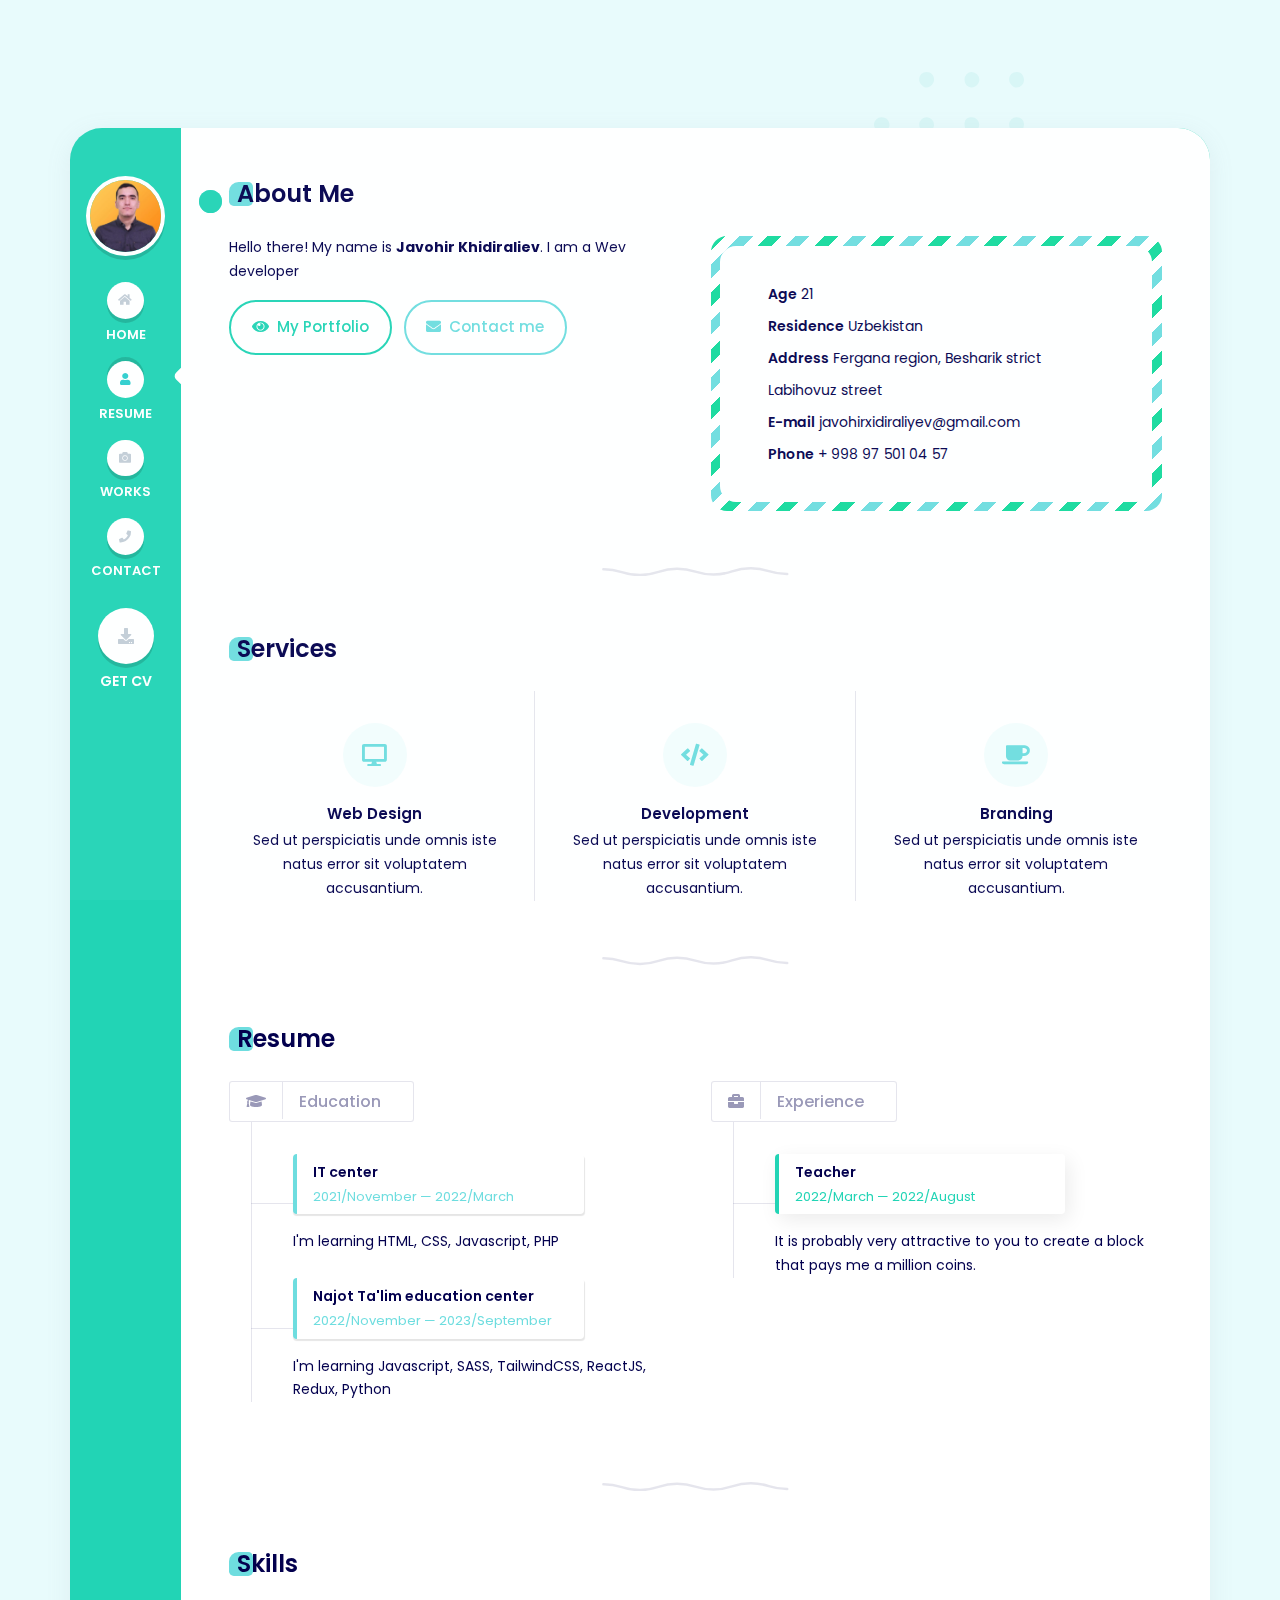
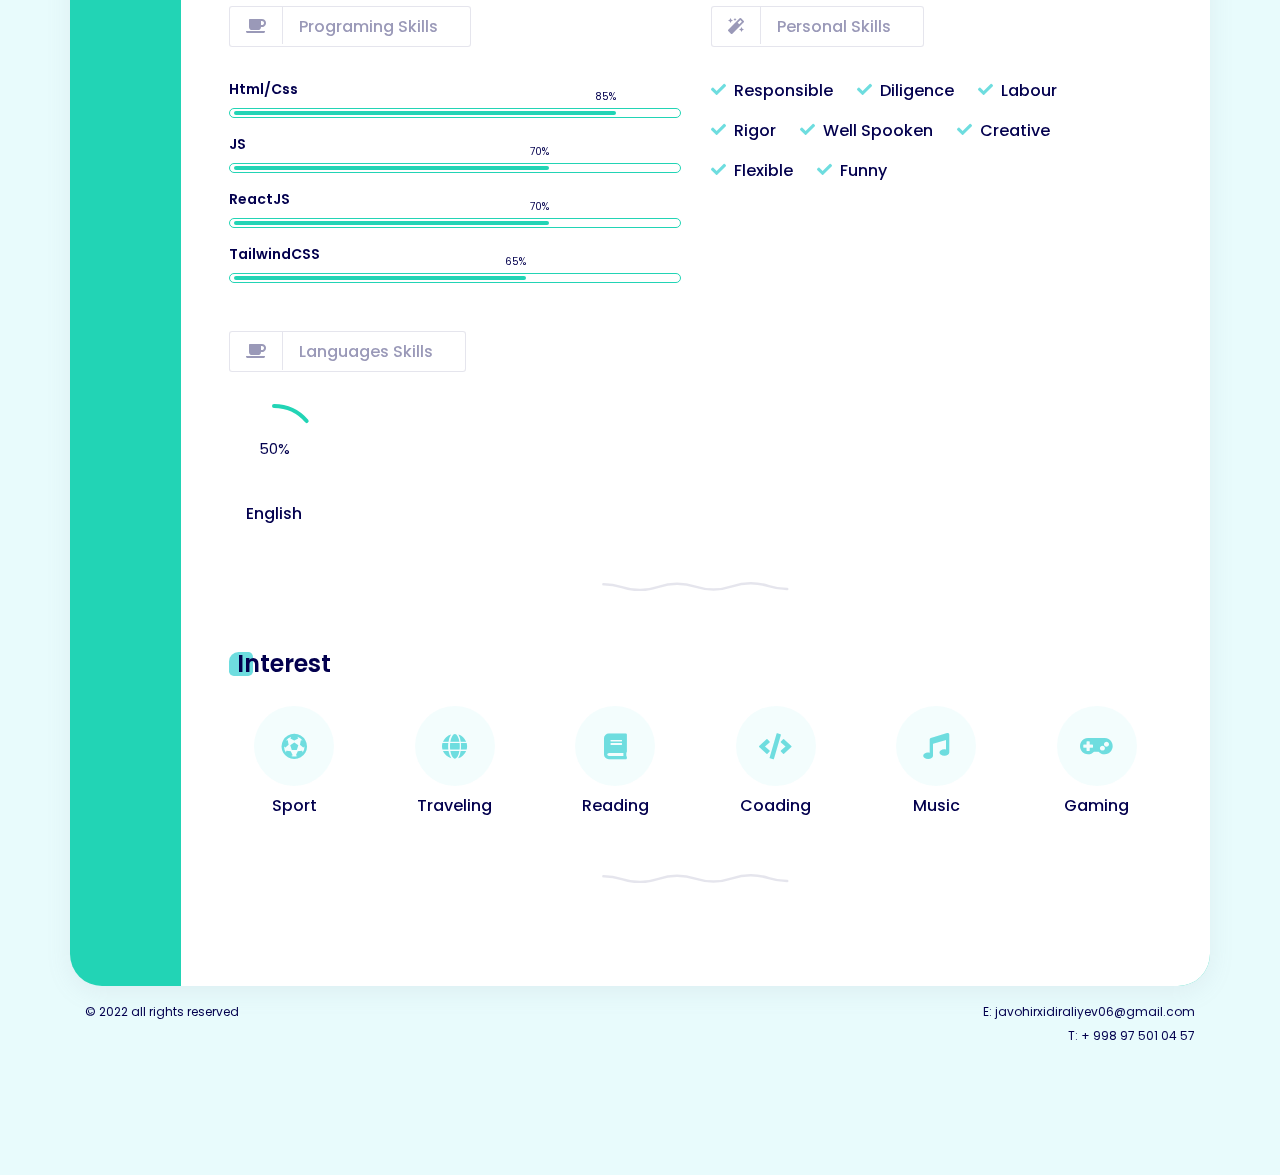
==== about.html @ e3185932 "first-commit" ====
<!DOCTYPE html>
<html lang="en">
   

<head>
      <!-- Metas -->
      <meta charset="utf-8">
      <title>Portfolio</title>
      <meta name="description" content="">
      <meta name="format-detection" content="telephone=no">
      <meta name="viewport" content="width=device-width, initial-scale=1.0">
      <!-- Css -->
      <link href="css/bootstrap.css" rel="stylesheet" type="text/css" media="all" />
      <link href="css/main.css" rel="stylesheet" type="text/css" media="all" />
      <link href="css/venobox.css" rel="stylesheet" type="text/css" media="all" />
      <link href="css/animate.css" rel="stylesheet" type="text/css" media="all"/>
      <link href="css/fonts.css" rel="stylesheet" type="text/css" media="all" />
      <link href="css/owl-carousel/owl.carousel.css" rel="stylesheet"  media="all"/>
      <link href="css/owl-carousel/owl.theme.css" rel="stylesheet"  media="all" />
      <link href="css/owl-carousel/owl.transitions.css" rel="stylesheet"  media="all" />
      <link href="http://fonts.googleapis.com/css?family=Poppins:300,400,500,600,700" rel="stylesheet">
      <link href="https://fonts.googleapis.com/css2?family=Indie+Flower&amp;display=swap" rel="stylesheet">
   </head>
   <body>
<div class="custom-cursor-holder">
      <div class="circle-cursor   circle-cursor-top">
    <span class="circle-cursor-inner"></span>
</div>
<div class="circle-cursor circle-cursor-bottom"></div>
</div>
      <div class="loader">
         <div class="loader-inner">
            <div class="bounce">
               <div class="bounce-circle"></div>
            </div>
         </div>
      </div>
<div class="parallax" data-relative-input="true">
         <svg class="p7 circle-left-md layer"  data-name="circle-left" data-depth="-0.3" xmlns="http://www.w3.org/2000/svg" xmlns:xlink="http://www.w3.org/1999/xlink" viewBox="0 0 4221.94 4221.94">
            <defs>
               <linearGradient id="circle-left-md" x1="-97.67" y1="1854.34" x2="4123.1" y2="1854.34" gradientTransform="translate(2147.13 -625.51) rotate(48.1)" gradientUnits="userSpaceOnUse">
                  <stop offset="0" stop-color="#e8fbfc" stop-opacity="0"/>
                  <stop offset="0.26" stop-color="#e8fbfc" stop-opacity="0.01"/>
                  <stop offset="0.35" stop-color="#e7fbfc" stop-opacity="0.04"/>
                  <stop offset="0.41" stop-color="#e5fafb" stop-opacity="0.08"/>
                  <stop offset="0.47" stop-color="#e3f9fa" stop-opacity="0.15"/>
                  <stop offset="0.51" stop-color="#e0f9f9" stop-opacity="0.24"/>
                  <stop offset="0.55" stop-color="#ddf7f8" stop-opacity="0.35"/>
                  <stop offset="0.59" stop-color="#d9f6f6" stop-opacity="0.48"/>
                  <stop offset="0.59" stop-color="#d8f6f6" stop-opacity="0.5"/>
                  <stop offset="0.68" stop-color="#d8f6f6" stop-opacity="0.51"/>
                  <stop offset="0.72" stop-color="#d8f6f6" stop-opacity="0.54"/>
                  <stop offset="0.74" stop-color="#d8f6f6" stop-opacity="0.58"/>
                  <stop offset="0.76" stop-color="#d8f6f6" stop-opacity="0.65"/>
                  <stop offset="0.77" stop-color="#d8f6f6" stop-opacity="0.74"/>
                  <stop offset="0.79" stop-color="#d8f6f6" stop-opacity="0.85"/>
                  <stop offset="0.8" stop-color="#d8f6f6" stop-opacity="0.98"/>
                  <stop offset="0.8" stop-color="#d8f6f6"/>
               </linearGradient>
               <linearGradient id="circle-left-md-grd" y1="2110.97" x2="4221.94" y2="2110.97" gradientUnits="userSpaceOnUse">
                  <stop offset="0.58" stop-color="#e8fbfc"/>
                  <stop offset="0.85" stop-color="#e6fafb"/>
                  <stop offset="0.95" stop-color="#dff8f9"/>
                  <stop offset="1" stop-color="#d8f6f6"/>
               </linearGradient>
            </defs>
            <circle class="circle-left-md" cx="2110.97" cy="2110.97" r="2110.38"/>
         </svg>
         <svg class="p11 circle-left-sm layer"  data-name="circle-left" data-depth="0.3" xmlns="http://www.w3.org/2000/svg" xmlns:xlink="http://www.w3.org/1999/xlink" viewBox="0 0 4221.94 4221.94">
            <defs>
               <linearGradient id="circle-left-sm" x1="-97.67" y1="1854.34" x2="4123.1" y2="1854.34" gradientTransform="translate(2147.13 -625.51) rotate(48.1)" gradientUnits="userSpaceOnUse">
                  <stop offset="0" stop-color="#e8fbfc" stop-opacity="0"/>
                  <stop offset="0.26" stop-color="#e8fbfc" stop-opacity="0.01"/>
                  <stop offset="0.35" stop-color="#e7fbfc" stop-opacity="0.04"/>
                  <stop offset="0.41" stop-color="#e5fafb" stop-opacity="0.08"/>
                  <stop offset="0.47" stop-color="#e3f9fa" stop-opacity="0.15"/>
                  <stop offset="0.51" stop-color="#e0f9f9" stop-opacity="0.24"/>
                  <stop offset="0.55" stop-color="#ddf7f8" stop-opacity="0.35"/>
                  <stop offset="0.59" stop-color="#d9f6f6" stop-opacity="0.48"/>
                  <stop offset="0.59" stop-color="#d8f6f6" stop-opacity="0.5"/>
                  <stop offset="0.68" stop-color="#d8f6f6" stop-opacity="0.51"/>
                  <stop offset="0.72" stop-color="#d8f6f6" stop-opacity="0.54"/>
                  <stop offset="0.74" stop-color="#d8f6f6" stop-opacity="0.58"/>
                  <stop offset="0.76" stop-color="#d8f6f6" stop-opacity="0.65"/>
                  <stop offset="0.77" stop-color="#d8f6f6" stop-opacity="0.74"/>
                  <stop offset="0.79" stop-color="#d8f6f6" stop-opacity="0.85"/>
                  <stop offset="0.8" stop-color="#d8f6f6" stop-opacity="0.98"/>
                  <stop offset="0.8" stop-color="#d8f6f6"/>
               </linearGradient>
               <linearGradient id="circle-left-sm-grd" y1="2110.97" x2="4221.94" y2="2110.97" gradientUnits="userSpaceOnUse">
                  <stop offset="0.58" stop-color="#e8fbfc"/>
                  <stop offset="0.85" stop-color="#e6fafb"/>
                  <stop offset="0.95" stop-color="#dff8f9"/>
                  <stop offset="1" stop-color="#d8f6f6"/>
               </linearGradient>
            </defs>
            <circle class="circle-left-sm" cx="2110.97" cy="2110.97" r="2110.38"/>
         </svg>
         <svg class="p9 dott-arrow layer" data-name="dott-arrow" data-depth="0.3" xmlns="http://www.w3.org/2000/svg" viewBox="0 0 273.54 478.48">
            <path class="dott-arrow" d="M273.54,9.21a8.41,8.41,0,0,1-8.46,8.49c-4.15,0-8.49-4.73-8.48-9.26,0-4.95,3.68-8.44,8.89-8.43C270.19,0,273.64,4,273.54,9.21Z"/>
            <path class="dott-arrow" d="M171.07,316.18c.05,5.2-3.37,8.9-8.32,9s-8.58-3.57-8.62-8.71c0-4.72,4.42-9.18,9-9C167.07,307.59,171,312,171.07,316.18Z"/>
            <path class="dott-arrow" d="M8.77,273.54c-5,0-8.76-3.52-8.77-8.05,0-5.19,3.49-8.87,8.44-8.89,4.52,0,9.26,4.33,9.25,8.48C17.69,270,13.91,273.58,8.77,273.54Z"/>
            <path class="dott-arrow" d="M171.07,111.45c0,4.59-4.32,8.94-8.67,8.79s-8.26-4.41-8.27-8.85a8.82,8.82,0,0,1,8.57-8.91C167.63,102.54,171.09,106.25,171.07,111.45Z"/>
            <path class="dott-arrow" d="M162.66,0c5,0,8.4,3.63,8.41,8.85,0,4.14-4.28,8.7-8.31,8.83s-8.66-4.61-8.63-8.95C154.17,3.54,157.66,0,162.66,0Z"/>
            <path class="dott-arrow" d="M102.51,368.07c-.07-4.33,4.45-9,8.79-9s8.8,4.07,8.94,8.27-4.53,9.2-9,9.4C107.42,376.9,102.58,372.08,102.51,368.07Z"/>
            <path class="dott-arrow" d="M273.54,316.87a8.47,8.47,0,0,1-16.94,0c-.05-4.62,4.5-9.4,8.92-9.38S273.57,311.77,273.54,316.87Z"/>
            <path class="dott-arrow" d="M8.35,325.19c-4.14-.1-8.34-4.55-8.35-8.86s4.78-9,9-8.87c3.95.08,8.71,5.16,8.7,9.28S12.81,325.29,8.35,325.19Z"/>
            <path class="dott-arrow" d="M273.54,111.28c0,5.07-3.58,8.91-8.4,9-3.93,0-8.45-4.57-8.54-8.72a8.78,8.78,0,0,1,8.89-9C270,102.52,273.51,106.32,273.54,111.28Z"/>
            <path class="dott-arrow" d="M51.66,111.22c0-4.79,3.8-8.79,8.19-8.7a8.76,8.76,0,0,1,8.75,8.71c.06,4.56-4.28,9.11-8.6,9C55.16,120.14,51.61,116.31,51.66,111.22Z"/>
            <path class="dott-arrow" d="M111.3,51.66c5,0,8.89,3.59,8.94,8.4.05,4.4-4.34,8.59-9,8.54-4.47,0-8.59-4-8.7-8.34A8.4,8.4,0,0,1,111.3,51.66Z"/>
            <path class="dott-arrow" d="M8.88,171.07c-5.14,0-8.85-3.51-8.87-8.41a8.51,8.51,0,0,1,8.84-8.53c4.12,0,8.67,4.26,8.82,8.28S13.2,171.07,8.88,171.07Z"/>
            <path class="dott-arrow" d="M51.66,316.56c.07-4.9,3.92-9,8.44-9.05,4.37,0,8.65,4.55,8.5,9.1-.17,5.13-3.88,8.77-8.75,8.57A8.27,8.27,0,0,1,51.66,316.56Z"/>
            <path class="dott-arrow" d="M171.07,214.09a8.35,8.35,0,0,1-8.36,8.53,8.73,8.73,0,0,1-8.58-8.81c0-4.81,4-8.9,8.64-8.75C167.78,205.23,171.14,208.89,171.07,214.09Z"/>
            <path class="dott-arrow" d="M111.29,273.54a8.39,8.39,0,0,1-8.71-8.59c.11-4.56,4.22-8.33,9.12-8.35,3.93,0,8.6,4.66,8.54,8.56C120.18,270,116.34,273.56,111.29,273.54Z"/>
            <path class="dott-arrow" d="M120.21,111.34c0,3.9-5.25,9-9,8.88-4-.16-8.57-4.78-8.65-8.73-.09-4.27,4.45-8.91,8.77-9S120.23,107.08,120.21,111.34Z"/>
            <path class="dott-arrow" d="M120.21,316.2c.13,4.23-4.46,8.91-8.78,9s-8.9-4.54-8.92-8.83c0-4,4.43-8.59,8.52-8.87C114.8,307.19,120.09,312.23,120.21,316.2Z"/>
            <path class="dott-arrow" d="M171.07,367.72c.05,4.31-4.48,9.14-8.49,9s-8.43-4.77-8.45-8.74c0-5.16,3.39-8.83,8.32-8.94S171,362.63,171.07,367.72Z"/>
            <path class="dott-arrow" d="M273.54,368.1c-.05,4.32-4.22,8.63-8.36,8.66s-8.56-4.75-8.58-9.16a8.33,8.33,0,0,1,8.72-8.51C270.28,359.27,273.6,362.91,273.54,368.1Z"/>
            <path class="dott-arrow" d="M120.24,419.2c0,4-4.69,8.46-8.85,8.47-4.48,0-8.83-4.31-8.87-8.84s3.79-8.08,8.76-8.1S120.24,414.38,120.24,419.2Z"/>
            <path class="dott-arrow" d="M213.51,171.07c-5.36-.1-7.83-3-7.72-9,.1-5.3,3-8.07,8.35-8a8.9,8.9,0,0,1,8.57,8.38C222.79,167.42,218.76,171.17,213.51,171.07Z"/>
            <path class="dott-arrow" d="M162.51,478.48c-5.51,0-8.34-2.7-8.38-7.93,0-4.8,3.83-8.94,8.39-9a8.56,8.56,0,0,1,8.55,8.78C171.1,475.87,168.34,478.5,162.51,478.48Z"/>
            <path class="dott-arrow" d="M205.79,367.79c0-4.83,3.48-8.68,8-8.72a9.12,9.12,0,0,1,8.91,8.71c.1,3.91-5.08,9.13-9,9C209.26,376.71,205.83,372.8,205.79,367.79Z"/>
            <path class="dott-arrow" d="M265,410.73c5,0,8.54,3.27,8.57,8,0,5.24-3.35,8.89-8.3,9a8.47,8.47,0,1,1-.27-16.94Z"/>
            <path class="dott-arrow" d="M273.54,265.1c0,5-3.32,8.45-8.11,8.44-5.21,0-8.82-3.44-8.83-8.43a8.47,8.47,0,1,1,16.94,0Z"/>
            <path class="dott-arrow" d="M205.79,8.61A8.29,8.29,0,0,1,213.9,0a9.15,9.15,0,0,1,8.78,8.84c0,4.27-4.13,8.51-8.54,8.69C209.32,17.73,205.81,14,205.79,8.61Z"/>
            <path class="dott-arrow" d="M265,478.48a8.17,8.17,0,0,1-8.37-8.74,8.51,8.51,0,0,1,8.3-8.18c5-.13,8.74,3.88,8.64,9.19S270.66,478.51,265,478.48Z"/>
            <path class="dott-arrow" d="M60.08,273.54a8.47,8.47,0,1,1,.1-16.94,8.47,8.47,0,1,1-.1,16.94Z"/>
            <path class="dott-arrow" d="M106,169.29c-3.43-3-4.17-6.6-2.21-10.65,1.65-3.44,4.57-4.75,8.32-4.51,4.09.26,6.36,2.73,7.66,6.28,2,5.47-3,10.65-10.21,10.65C108.44,170.38,107,170.25,106,169.29Z"/>
            <path class="dott-arrow" d="M8.52,205.79c5.23,0,9.27,3.57,9.22,8.15,0,3.94-4.65,8.59-8.69,8.75-4.26.16-9-4.4-9-8.73A8.29,8.29,0,0,1,8.52,205.79Z"/>
            <path class="dott-arrow" d="M273.54,60.11a8.28,8.28,0,0,1-8.17,8.49c-5.19-.06-8.79-3.56-8.77-8.52A8.18,8.18,0,0,1,265,51.66C270.25,51.62,273.54,54.85,273.54,60.11Z"/>
            <path class="dott-arrow" d="M273.54,162.56a8.47,8.47,0,1,1-8.67-8.42A8.2,8.2,0,0,1,273.54,162.56Z"/>
            <path class="dott-arrow" d="M111.36,222.68c-4.33,0-8.94-4.67-8.84-9s4.34-8.46,8.7-8.51c4-.06,8.82,4.44,9,8.42S115.55,222.68,111.36,222.68Z"/>
            <path class="dott-arrow" d="M51.66,367.69a8.28,8.28,0,0,1,8.26-8.6c4.9-.15,8.57,3.53,8.68,8.69.08,4.07-4.35,8.82-8.38,9C56,376.92,51.71,372.43,51.66,367.69Z"/>
            <path class="dott-arrow" d="M213.86,102.52c4.32,0,8.9,4.67,8.82,9s-4.59,8.84-8.51,8.78c-4.84-.08-8.42-3.92-8.38-9S209.34,102.5,213.86,102.52Z"/>
            <path class="dott-arrow" d="M162.74,410.73a8.4,8.4,0,0,1,8.33,8.8,8.47,8.47,0,1,1-8.33-8.8Z"/>
            <path class="dott-arrow" d="M154.13,59.87a8.47,8.47,0,1,1,8,8.73A8.21,8.21,0,0,1,154.13,59.87Z"/>
            <path class="dott-arrow" d="M205.79,316.58c0-5.14,3.76-9.3,8.23-9.12,4,.15,8.6,4.8,8.66,8.76s-4.4,9-8.33,8.95S204.78,321.8,205.79,316.58Z"/>
            <path class="dott-arrow" d="M205.79,265a8.18,8.18,0,0,1,8.66-8.44,8.58,8.58,0,0,1,8.26,8.66c-.15,4.86-4,8.36-9.08,8.28S205.77,270.62,205.79,265Z"/>
            <path class="dott-arrow" d="M162.58,273.54a8.47,8.47,0,1,1,8.49-8.64A8.35,8.35,0,0,1,162.58,273.54Z"/>
            <path class="dott-arrow" d="M60.3,205.79c5.38,0,8.36,3,8.3,8.16a8.6,8.6,0,0,1-8.72,8.65A8.3,8.3,0,0,1,51.66,214C51.63,208.42,54.45,205.75,60.3,205.79Z"/>
            <path class="dott-arrow" d="M205.79,419.15c0-5.63,2.55-8.36,7.86-8.42,5.06-.05,9.2,3.74,9,8.29s-4,8.6-8.34,8.65A8.19,8.19,0,0,1,205.79,419.15Z"/>
            <path class="dott-arrow" d="M273.54,214.09c-.07,4.75-3.93,8.75-8.29,8.59a8.85,8.85,0,0,1-8.65-8.78c.14-4.86,3.83-8.2,9-8.11C271,205.88,273.62,208.63,273.54,214.09Z"/>
            <path class="dott-arrow" d="M60.09,171.07a8.47,8.47,0,1,1,8.51-8.32A8.17,8.17,0,0,1,60.09,171.07Z"/>
            <path class="dott-arrow" d="M205.79,213.73c0-5,3.61-8.67,8.3-8.52,4.4.13,8.59,4.34,8.59,8.62s-4.67,8.95-9,8.85C209.14,222.58,205.76,218.76,205.79,213.73Z"/>
            <path class="dott-arrow" d="M162.4,154.13c4.9-.08,8.54,3.59,8.67,8.72a8.47,8.47,0,1,1-8.67-8.72Z"/>
            <path class="dott-arrow" d="M205.79,60c0-5.5,2.76-8.31,8.08-8.31a8.39,8.39,0,0,1,8.74,8.63,9,9,0,0,1-8.77,8.31A8.27,8.27,0,0,1,205.79,60Z"/>
            <path class="dott-arrow" d="M205.79,470.27c0-4.92,3.59-8.72,8.1-8.68,4.32,0,8.86,4.67,8.79,9-.08,4.54-3.87,7.94-8.84,7.94C208.48,478.48,205.74,475.69,205.79,470.27Z"/>
            <path class="dott-arrow" d="M106,169.29a4.85,4.85,0,0,1,3.56,1.77C108.05,171.16,106.7,170.9,106,169.29Z"/>
         </svg>
      </div>
      <div id="wrapper" class="wrapper home">
         <div class="container spacer-xlg">
            <div class="row bg-primary-2 radius-2 shadow-lg">
               <div class="col-lg-1 pl-lg-0 pr-lg-0  mb-lg-5">
                  <div class="sticky-lg-top">
                     <header class="pl-lg-3 pt-6 pb-lg-6 text-center">
                         <div class="position-relative d-inline-block">
                        <a  class="mb-menu position-absolute" href="#"></a>
                     <a class="d-inline-block" href="index.html">
                        <div class="profile-image">
                           <img class="rounded-circle img-sm shadow-h" src="assets/img/profile-circle.png" alt="Image">
                        </div>
                     </a>
                  </div>
                        <div class="mt-2 mb-4 mb-lg-4">
                              <!-- <h6 class="text-white font-alt mb-0 h5  font-weight-600"></h6> -->
                           </div>
                        <nav id="main-nav" class="main-nav position-relative">
                           <ul class="pl-0 mb-4 mb-lg-0">
                              <li>
                                 <a href="index.html">
                                 <span class=" btn-round btn-round-sm d-inline-block radius-2 shadow-h">
                                 <i class="fa fa-home btn-icon-inner"></i>
                                 </span>
                                 <span class="font-weight-600  text-uppercase  d-block text-white">Home</span>
                                 </a>
                              </li>
                              <li>
                                 <a class="active" href="about.html">
                                 <span class="  btn-round btn-round-sm d-inline-block radius-2 shadow-h">
                                 <i class="fa fa-user btn-icon-inner " ></i>
                                 </span>
                                 <span class="font-weight-600 text-uppercase  d-block text-white">Resume</span>
                                 </a>
                              </li>
                              <li>
                                 <a href="work.html">
                                 <span class="btn-round btn-round-sm d-inline-block radius-2 shadow-h">
                                 <i class="fa fa-camera btn-icon-inner" ></i>
                                 </span>
                                 <span class="font-weight-600  text-uppercase  d-block text-white">Works</span>
                                 </a>
                              </li>
                              
                              <li>
                                 <a href="contact.html">
                                 <span class=" btn-round btn-round-sm d-inline-block radius-2 shadow-h">
                                 <i class="fa fa-phone btn-icon-inner" ></i>
                                 </span>
                                 <span class="font-weight-600  text-uppercase  d-block text-white">Contact</span>
                                 </a>
                              </li>
                           </ul>
                        </nav>
                        <div class="text-center mt-4 d-none d-lg-block ">
                           <a href="#">
                           <span class=" btn-round btn-round-md d-inline-block radius-2 shadow-h">
                           <i class="fa fa-download btn-icon-inner"></i>
                           </span>
                           <span class="font-weight-600 font-size-14 text-uppercase  d-block text-white"> Get cv</span>
                           </a>
                        </div>
                     </header>
                  </div>
               </div>
               <div class="col-lg-11  pr-0 pl-lg-3 pl-0">
                  <section  class="min-h bg-white  radius-half padding-dy" >
                     <div class="row ">
                        <div class="col-lg-12">
                           <div class="main-title position-relative mb-4">
                              <h2 class="h4 ml-2 mb-0 font-weight-600 ">About Me</h2>
                           </div>
                        </div>
                        <div class="col-lg-6 mb-5 mb-lg-0">
                           <p class="mb-2">


                              Hello there! My name is <strong>Javohir Khidiraliev</strong>. I am a Wev developer 



                              
                           </p>
                           
                           <div class="mt-3">
                              <a href="work.html" class="btn mr-2    btn-primary">
                              <i class="fa fa-eye mr-2" ></i>My Portfolio
                              </a>
                              <a href="contact.html" class="btn  btn-secondary">
                              <i class="fa fa-envelope mr-2" ></i>Contact me
                              </a>
                           </div>
                        </div>
                        <div class="col-lg-6">
                           <div class="main-info ">
                              <ul class="list-inline mb-0">
                                 <li><span class=" font-weight-600 mr-1">Age</span>21</li>
                                 <li><span class=" font-weight-600 mr-1">Residence</span>Uzbekistan</li>
                                 <li><span class=" font-weight-600 mr-1">Address</span>Fergana region, Besharik strict Labihovuz street</li>
                                 <li><span class=" font-weight-600 mr-1">E-mail</span>javohirxidiraliyev@gmail.com</li>
                                 <li><span class="font-weight-600 mr-1">Phone</span>+ 998 97 501 04 57 </li>
                              </ul>
                           </div>
                        </div>
                     </div>
                     <div class="row">
                        <div class="col">
                           <div class=" mt-6 mb-6 text-center">
                              <svg class="w-50 w-sm-40 w-md-30 w-lg-20 " data-name="divider" xmlns="http://www.w3.org/2000/svg" viewBox="0 0 185.54 9.24">
                                 <path class="divider" d="M1.26,3.24C19.55,3.11,19.6,9.11,37.89,9S56.15,2.87,74.45,2.74,92.79,8.62,111.09,8.5s18.26-6.13,36.56-6.25S166,8.13,184.29,8" transform="translate(-0.01 -1)"/>
                              </svg>
                           </div>
                        </div>
                     </div>
                     <div class="row ">
                        <div class="col-lg-12">
                           <div class="main-title position-relative mb-4">
                              <h2 class="h4 ml-2 mb-0   font-weight-600">Services</h2>
                           </div>
                        </div>
                     </div>
                     <!--  -->
                     <div class="row">
                        <div class="col-md-4  border-right b-none pr-0 pl-0 pl-lg-3 d-flex">
                           <div class="service text-center px-4 pt-lg-5 pt-md-4">
                              <div class="nudge">
                                 <div class="ui-icon ui-icon-md rounded-circle  m-auto ">
                                    <div class="ui-icon-inner ">
                                       <i class="fa fa fa-desktop text-alt-2 font-size-22 btn-icon-inner "></i>
                                    </div>
                                 </div>
                                 <h6 class="font-weight-600 font-size-15 mb-1 mt-3">Web Design</h6>
                                 <p class="mb-0">Sed ut perspiciatis unde omnis iste natus error sit voluptatem accusantium.</p>
                              </div>
                           </div>
                        </div>
                        <div class="col-md-4  border-right b-none px-0 d-flex b-none">
                           <div class="service text-center px-4 pt-lg-5 pt-4">
                              <div class="ui-icon ui-icon-md rounded-circle m-auto ">
                                 <div class="ui-icon-inner">
                                    <i class="fa fa fa-code text-alt-2 font-size-22 btn-icon-inner "></i>
                                 </div>
                              </div>
                              <h6 class="font-weight-600 font-size-15 mb-1 mt-3">Development</h6>
                              <p class="mb-0">Sed ut perspiciatis unde omnis iste natus error sit voluptatem accusantium.</p>
                           </div>
                        </div>
                        <div class="col-md-4  px-0 d-flex">
                           <div class="service text-center px-4 pt-lg-5 pt-4">
                              <div class="ui-icon ui-icon-md rounded-circle  m-auto">
                                 <div class="ui-icon-inner">
                                    <i class="fa fa fa-coffee text-alt-2 font-size-22 btn-icon-inner "></i>
                                 </div>
                              </div>
                              <h6 class="font-weight-600 font-size-15 mb-1 mt-3">Branding</h6>
                              <p class="mb-0">Sed ut perspiciatis unde omnis iste natus error sit voluptatem accusantium.</p>
                           </div>
                        </div>
                     </div>
                     <div class="row">
                        <div class="col">
                           <div class=" mt-6 mb-6 text-center">
                              <svg class="w-50 w-sm-40 w-md-30 w-lg-20 " data-name="divider" xmlns="http://www.w3.org/2000/svg" viewBox="0 0 185.54 9.24">
                                 <path class="divider" d="M1.26,3.24C19.55,3.11,19.6,9.11,37.89,9S56.15,2.87,74.45,2.74,92.79,8.62,111.09,8.5s18.26-6.13,36.56-6.25S166,8.13,184.29,8" transform="translate(-0.01 -1)"/>
                              </svg>
                           </div>
                        </div>
                     </div>
                     <div class="row ">
                        <div class="col-lg-12">
                           <div class="main-title position-relative mb-4">
                              <h2 class="h4 ml-2 mb-0   font-weight-600">Resume</h2>
                           </div>
                        </div>
                        <div class="col-md-6 mb-6 mb-lg-0">
                           <div class="timeline">
                              <div class="border-box mb-5">
                                 <i class="fa fa-graduation-cap text-muted font-size-16 mr-2 pr-1"></i>
                                 <h5 class="font-weight-500 font-size-16 text-muted mb-0 d-inline">Education</h5>
                              </div>
                              <div class="res-block  timeline-content mb-4">
                                 <div class="mb-3 res-block-inner edc">
                                    <div class="media align-items-center">
                                       <h6 class="font-weight-600 font-size-14 mb-0"> IT center<span class="font-size-13 mt-1 text-alt-2 d-block font-weight-400"> 2021/November — 2022/March </span> </h6>
                                       <div class="media-body text-right">
                                          <!-- <span class="res-count ">3</span> -->
                                       </div>
                                    </div>
                                 </div>
                                 <p class="mb-0 ">I'm learning HTML, CSS, Javascript, PHP</p>
                              </div>
                              <div class="res-block  timeline-content mb-4">
                                 <div class="mb-3 res-block-inner edc">
                                    <div class="media align-items-center">
                                       <h6 class="font-weight-600 font-size-14 mb-0"> Najot Ta'lim education center<span class="font-size-13 mt-1 text-alt-2 d-block font-weight-400"> 2022/November — 2023/September </span> </h6>
                                       <div class="media-body text-right">
                                          <!-- <span class="res-count ">3</span> -->
                                       </div>
                                    </div>
                                 </div>
                                 <p class="mb-0 ">I'm learning Javascript, SASS, TailwindCSS, ReactJS, Redux, Python</p>
                              </div>
                              
                           </div>
                        </div>
                        <div class="col-md-6 ">
                           <div class="timeline">
                              <div class="border-box  mb-5">
                                 <i class="fa fa-briefcase text-muted font-size-16 mr-2 pr-1" ></i>
                                 <h5 class="font-weight-500 font-size-16 text-muted mb-0 d-inline">Experience</h5>
                              </div>
                              <div class="res-block timeline-content mb-4">
                                 <div class="mb-3 res-block-inner exp current">
                                    <div class="media align-items-center">
                                       <h6 class="font-weight-600 font-size-14 mb-0"> Teacher<span class="font-size-13 mt-1 text-alt d-block font-weight-400"> 2022/March — 2022/August </span> </h6>
                                       
                                    </div>
                                 </div>
                                 <p class="mb-0 ">It is probably very attractive to you to create a block that pays me a million coins.</p>
                              </div>
                              
                           </div>
                        </div>
                     </div>
                     <div class="row">
                        <div class="col">
                           <div class=" mt-6 mb-6 text-center">
                              <svg class="w-50 w-sm-40 w-md-30 w-lg-20 " data-name="divider" xmlns="http://www.w3.org/2000/svg" viewBox="0 0 185.54 9.24">
                                 <path class="divider" d="M1.26,3.24C19.55,3.11,19.6,9.11,37.89,9S56.15,2.87,74.45,2.74,92.79,8.62,111.09,8.5s18.26-6.13,36.56-6.25S166,8.13,184.29,8" transform="translate(-0.01 -1)"/>
                              </svg>
                           </div>
                        </div>
                     </div>
                     <div class="row ">
                        <div class="col-lg-12">
                           <div class="main-title position-relative mb-4">
                              <h2 class="h4 ml-2 mb-0   font-weight-600">Skills</h2>
                           </div>
                        </div>
                        <!--  -->
                        <div class="col-lg-6 mb-6 ">
                           <div class="border-box  mb-5">
                              <i class="fa fa fa-coffee text-muted font-size-16 mr-2 pr-1" ></i>
                              <h5 class="font-weight-500 font-size-16 text-muted mb-0 d-inline">Programing Skills</h5>
                           </div>
                           <ul class="skills-list prg list-inline mb-0">
                              <li>
                                 <h6 class="font-weight-600 font-size-14 ">Html/Css</h6>
                                 <div class="progress mb-3">
                                    <div class="percentage">
                                       <span>85%</span>
                                    </div>
                                 </div>
                              </li>
                              <li>
                                 <h6 class="font-weight-600 font-size-14 ">JS</h6>
                                 <div class="progress mb-3">
                                    <div class="percentage">
                                       <span>70%</span>
                                    </div>
                                 </div>
                              </li>
                              <li>
                                 <h6 class="font-weight-600 font-size-14 ">ReactJS</h6>
                                 <div class="progress mb-3">
                                    <div class="percentage">
                                       <span>70%</span>
                                    </div>
                                 </div>
                              </li>
                              <li>
                                 <h6 class="font-weight-600 font-size-14 ">TailwindCSS</h6>
                                 <div class="progress">
                                    <div class="percentage">
                                       <span>65%</span>
                                    </div>
                                 </div>
                              </li>
                           </ul>
                        </div>
                        <div class="col-lg-6 mb-6 mb-lg-0">
                           <div class="border-box  mb-5">
                              <i class="fa fa fa-magic text-muted font-size-16 mr-2 pr-1"></i>
                              <h5 class="font-weight-500 font-size-16 text-muted mb-0 d-inline">Personal Skills</h5>
                           </div>
                           <div class="d-flex flex-wrap   ">
                              <div class="mb-3 mr-4 ml-lg-0 mr-lg-4">
                                 <div class="d-flex align-items-center">
                                    <div class="mr-2">
                                       <i class="fa fa-check text-alt-2 font-size-15 "></i>
                                    </div>
                                    <h6 class="mb-0 font-weight-500">Responsible</h6>
                                 </div>
                              </div>
                              <div class="mb-3 mr-4 ml-lg-0 mr-lg-4">
                                 <div class="d-flex align-items-center">
                                    <div class="mr-2">
                                       <i class="fa fa-check text-alt-2 font-size-15"></i>
                                    </div>
                                    <h6 class="mb-0 font-weight-500">Diligence</h6>
                                 </div>
                              </div>
                              <div class="mb-3 mr-4 ml-lg-0 mr-lg-4">
                                 <div class="d-flex align-items-center">
                                    <div class="mr-2">
                                       <i class="fa fa-check text-alt-2 font-size-15"></i>
                                    </div>
                                    <h6 class="mb-0 font-weight-500">Labour</h6>
                                 </div>
                              </div>
                              <div class="mb-3 mr-4 ml-lg-0 mr-lg-4">
                                 <div class="d-flex align-items-center">
                                    <div class="mr-2">
                                       <i class="fa fa-check text-alt-2 font-size-15"></i>
                                    </div>
                                    <h6 class="mb-0 font-weight-500">Rigor</h6>
                                 </div>
                              </div>
                              <div class="mb-3 mr-4 ml-lg-0 mr-lg-4">
                                 <div class="d-flex align-items-center">
                                    <div class="mr-2">
                                       <i class="fa fa-check text-alt-2 font-size-15"></i>
                                    </div>
                                    <h6 class="mb-0 font-weight-500">Well Spooken</h6>
                                 </div>
                              </div>
                              <div class="mb-3 mr-4 ml-lg-0 mr-lg-4">
                                 <div class="d-flex align-items-center">
                                    <div class="mr-2">
                                       <i class="fa fa-check text-alt-2 font-size-15"></i>
                                    </div>
                                    <h6 class="mb-0 font-weight-500">Creative</h6>
                                 </div>
                              </div>
                              <div class="mb-3 mb-lg-0 mr-4 ml-lg-0 mr-lg-4">
                                 <div class="d-flex align-items-center">
                                    <div class="mr-2">
                                       <i class="fa fa-check text-alt-2 font-size-15 "></i>
                                    </div>
                                    <h6 class="mb-0 font-weight-500">Flexible</h6>
                                 </div>
                              </div>
                              <div class="mb-3 mb-lg-0 mr-4 ml-lg-0 mr-lg-4">
                                 <div class="d-flex align-items-center">
                                    <div class="mr-2">
                                       <i class="fa fa-check text-alt-2 font-size-15"></i>
                                    </div>
                                    <h6 class="mb-0 font-weight-500">Funny</h6>
                                 </div>
                              </div>
                           </div>
                        </div>
                        <div class="col-lg-6">
                           <div class="border-box  mb-5">
                              <i class="fa fa fa-coffee text-muted font-size-16 mr-2 pr-1" ></i>
                              <h5 class="font-weight-500 font-size-16 text-muted mb-0 d-inline">Languages Skills</h5>
                           </div>
                           <div class="row">
                              <div class="col-sm-3 text-center mb-5 mb-lg-0">
                                 <div class="chart m-auto easyPieChart font-size-15 text-dark" data-percent="50">50%</div>
                                 <h6 class=" mt-2 mb-0 font-weight-500">English</h6>
                              </div>
                              
                           </div>
                        </div>
                     </div>
                     <div class="row">
                        <div class="col">
                           <div class=" mt-6 mb-6 text-center">
                              <svg class="w-50 w-sm-40 w-md-30 w-lg-20 " data-name="divider" xmlns="http://www.w3.org/2000/svg" viewBox="0 0 185.54 9.24">
                                 <path class="divider" d="M1.26,3.24C19.55,3.11,19.6,9.11,37.89,9S56.15,2.87,74.45,2.74,92.79,8.62,111.09,8.5s18.26-6.13,36.56-6.25S166,8.13,184.29,8" transform="translate(-0.01 -1)"/>
                              </svg>
                           </div>
                        </div>
                     </div>
                     <div class="row">
                        <div class="col-lg-12">
                           <div class="main-title position-relative mb-4">
                              <h2 class="h4 ml-2 mb-0   font-weight-600">Interest</h2>
                           </div>
                        </div>
                        <div class="col-lg-12">
                           <div class="row">
                              <div class="col-sm-2 mb-5 mb-lg-0">
                                 <div class="text-center ">
                                    <div class="ui-icon ui-icon-lg rounded-circle mb-2">
                                       <div class="ui-icon-inner">
                                          <i class="fa fa fa-futbol text-alt-2 font-size-26 btn-icon-inner "></i>
                                       </div>
                                    </div>
                                    <h4 class="h6 font-weight-500 mb-0">Sport</h4>
                                 </div>
                              </div>
                              <div class="col-sm-2 mb-5 mb-lg-0">
                                 <div class="text-center">
                                    <div class="ui-icon ui-icon-lg rounded-circle mb-2">
                                       <div class="ui-icon-inner">
                                          <i class="fa fa fa-globe text-alt-2 font-size-26 btn-icon-inner "></i>
                                       </div>
                                    </div>
                                    <h4 class="h6 font-weight-500 mb-0">Traveling</h4>
                                 </div>
                              </div>
                              <div class="col-sm-2 mb-5 mb-lg-0">
                                 <div class="text-center">
                                    <div class="ui-icon ui-icon-lg rounded-circle mb-2">
                                       <div class="ui-icon-inner">
                                          <i class="fa fa fa-book text-alt-2 font-size-26 btn-icon-inner "></i>
                                       </div>
                                    </div>
                                    <h4 class="h6 font-weight-500 mb-0">Reading</h4>
                                 </div>
                              </div>
                              <div class="col-sm-2 mb-5 mb-lg-0">
                                 <div class="text-center">
                                    <div class="ui-icon ui-icon-lg rounded-circle mb-2">
                                       <div class="ui-icon-inner">
                                          <i class="fa fa fa-code text-alt-2 font-size-26 btn-icon-inner "></i>
                                       </div>
                                    </div>
                                    <h4 class="h6 font-weight-500 mb-0">Coading</h4>
                                 </div>
                              </div>
                              <div class="col-sm-2 mb-5 mb-lg-0">
                                 <div class="text-center">
                                    <div class="ui-icon ui-icon-lg rounded-circle mb-2">
                                       <div class="ui-icon-inner">
                                          <i class="fa fa fa-music text-alt-2 font-size-26 btn-icon-inner "></i>
                                       </div>
                                    </div>
                                    <h4 class="h6 font-weight-500 mb-0">Music</h4>
                                 </div>
                              </div>
                              <div class="col-sm-2">
                                 <div class="text-center">
                                    <div class="ui-icon ui-icon-lg rounded-circle mb-2">
                                       <div class="ui-icon-inner">
                                          <i class="fa fa fa-gamepad text-alt-2 font-size-26 btn-icon-inner "></i>
                                       </div>
                                    </div>
                                    <h4 class="h6 font-weight-500 mb-0">Gaming</h4>
                                 </div>
                              </div>
                           </div>
                        </div>
                     </div>
                     <div class="row">
                        <div class="col">
                           <div class=" mt-6 mb-6 text-center">
                              <svg class="w-50 w-sm-40 w-md-30 w-lg-20 " data-name="divider" xmlns="http://www.w3.org/2000/svg" viewBox="0 0 185.54 9.24">
                                 <path class="divider" d="M1.26,3.24C19.55,3.11,19.6,9.11,37.89,9S56.15,2.87,74.45,2.74,92.79,8.62,111.09,8.5s18.26-6.13,36.56-6.25S166,8.13,184.29,8" transform="translate(-0.01 -1)"></path>
                              </svg>
                           </div>
                        </div>
                     </div>
                     <!--  -->
                  </section>
               </div>
            </div>
            <footer class="mt-3">
               <div class="row mt-2 justify-content-center ">
                  <div class="col-md-6">
                     <div class="text-left shadow-inner radius-2 ">
                        <p class="font-size-12 mb-1 ">© 2022 all rights reserved</p>
                        
                     </div>
                  </div>
                  <div class="col-md-6 mt-2 mt-lg-0 text-md-right">
                        <p class="mb-1 font-size-12">E: javohirxidiraliyev06@gmail.com</p>
                        <p class="mb-0 font-size-12">T: + 998 97 501 04 57</p>
                  </div>
               </div>
            </footer>
         </div>
         <a class="scroll-to-top  scroll" href="#wrapper">
         <span class=" btn-round btn-round-sm d-inline-block radius-2 shadow-h">
         <i class="fas fa-arrow-up  btn-icon-inner" aria-hidden="true"></i>
         </span>
         </a>
      </div>
      <!-- End wrapper-->
      <!--Javascript-->
      <script src="js/jquery-1.12.4.min.js"></script>
      <script src="js/bootstrap.min.js"></script>
      <script src="js/smooth-scroll.js"></script>
      <script src="js/venobox.js"></script>
      <script src="js/owl.carousel.js"></script>
      <script src="js/placeholders.min.js"></script>
      <script src="js/parallax.js"></script>
      <script src="js/jquery.easy-pie-chart.js"></script>
      <script src="js/script.js"></script>

   </body>


</html>
---- css/main.css ----
/* 

It's me - Premium Resume/ CV/ Vcard Html Template
Copyright 2022  www.mutationmedia.net 
Created by : mutationthemes  

*/

/* Table of Content ================================================== 

1.Preloader
2.Site wrapper
3.Home 
4.Resume 
5.Portfolio 
6.Blog
7.Contact
8.Miscellaneous
11.Mediaqueries


/*Preloader*/

.loader {
   background: #e8fbfc;
   bottom: 0;
   height: 100%;
   left: 0;
   position: fixed;
   right: 0;
   top: 0;
   width: 100%;
   z-index: 10000;
}
.loader-inner {
   left: 0;
   position: absolute;
   top: 50%;
   width: 100%;
   text-align: center;
   transform: translateY(-50%);
   -webkit-transform: translateY(-50%);
   -moz-transform: translateY(-50%);
   -ms-transform: translateY(-50%);
   -o-transform: translateY(-50%);
}
.bounce{
  position: relative;
  width: 3.125rem;
  height: 3.125rem;
  margin: 6.25rem auto;
  border-radius: 3em;
}
.bounce-circle {
  width: 3.75rem;
  height: 3.75rem;
  background-color: #6edddf;
  border-radius: 100%;
  -webkit-animation: sk-scaleout 1.0s infinite ease-in-out;
  animation: sk-scaleout 1.0s infinite ease-in-out;
  position: absolute;
  top: 0.6875rem;
  left: 0.6875rem;
}
@-webkit-keyframes sk-scaleout {
  0% { -webkit-transform: scale(0) }
  100% {
    -webkit-transform: scale(1.1);
    opacity: 0;
  }
}
@keyframes sk-scaleout {
  0% { 
    -webkit-transform: scale(0);
    transform: scale(0);
  } 100% {
    -webkit-transform: scale(1.1);
    transform: scale(1.1);
    opacity: 0;
  }
}

/*End preloader*/

/*Site wrapper*/

.wrapper {
    position: relative;
}

/*End site wrapper*/

/*Home*/

.zigzag-shape{
  fill:#6edddf;
}
.circle-filled{
  fill:#a9e5e6;
}
.circle{
  fill:none;
  stroke:#a9e5e6;
  stroke-miterlimit:10;
  stroke-width:0.4375rem;
}
.half-circle-str{
  fill:none;
  stroke:#6edddf;
  stroke-miterlimit:10;
  stroke-width:1.9375rem;
}
.half-circle {
  fill:url(#linear-gradient);
  stroke-miterlimit:10;
  stroke-width:1.9375rem;
  stroke:none;
}
.half-circle-fade{
  fill:none;
  stroke:#e8fbfc;
  stroke-miterlimit:10;
  stroke-width:1.5625rem;
}
.p1 {
  left: 12%;
  top: 39%;
  max-width: 3rem;
  z-index: 1;
}
.p2 {
  left: 57%;
  top: -16%;
  max-width: 1.5rem;
  z-index: 1;
  opacity: .8
}
.p2-2 {
  left: 15%;
  top: 70%;
  max-width: 1.3rem;
  opacity: .6;
  z-index: 1;
}
.p3 {
  left: 52%;
  top: 109%;
  max-width: 1.5rem;
  opacity: .35;
  z-index: 1;
}
.p4 {
  left: 23%;
  top: 91%;
  max-width: 5rem;
  z-index: 1;
}
.p5 {
  left: 23%;
  top: -9%;
  max-width: 5.5rem;
  z-index: 1;
}
.p6{
  right: -28%;
  top: 50%;
  transform: translateY(-50%);
  max-width: 32rem;
  z-index: -1;
  position: absolute;
}
.parallax .p7 {left: 10%;
  top: 25%;
  max-width: 30rem;
  z-index: -1;
}
.parallax .p8 {right: 1%;
  top: -7%;
  max-width: 63rem;
  z-index: -1;
}
.p9 {
  right: 20%;
  top: 8%;
  max-width: 15rem;
  z-index: -1;
  position: fixed;
}
.p10 {
  left: 9%;
  top: 71%;
  max-width: 14rem;
  z-index: -1;
}
.parallax .p11 {
  left: 10%;
  top: 20%;
  max-width: 7rem;
  z-index: 1;
}
.parallax {
  position: fixed;
  left: 0;
  top: 0;
  height: 100%;
  width: 100%;
}
.dott-arrow{
  fill:#d8f6f6;
}
.profile-image .img-sm {
  display: inline-block;
  border: 0.25rem solid #fff;
}
.top-move {
  animation: topMove 2s linear 0s infinite alternate;
}
@keyframes topMove {
  0% {
    transform: translateY(-1.25rem);
  }
  100% {
    transform: translateY(0.3125rem);
  }
}
.bottom-move {
  animation: bottomMove 2s linear 0s infinite alternate;
}
@keyframes bottomMove {
  0% {
    transform: translateY(1.25rem);
  }
  100% {
    transform: translateY(-0.3125rem);
  }
}
.move-left {
  animation: leftMove 2s linear 0s infinite alternate;
}
@keyframes leftMove {
  0% {
    transform: translateX(-0.3125rem);
  }
  100% {
    transform: translateX(1.5625rem);
  }
}
.half-circle-move {
  animation: halfCircleMove 10s infinite linear;
}
@keyframes halfCircleMove {
  0% {
    transform: rotate(0deg);
  }
  100% {
    transform: rotate(360deg);
  }
}
.scale-move {
  animation: scaleMove 2s linear 0s infinite alternate;
}

@keyframes scaleMove {
  0% {
    transform: scale(1);
  }
  100% {
    transform: scale(1.5);
  }
}
.circle-left-md{
  stroke-miterlimit:10;
  stroke-width:1.13px;
  fill:url(#circle-left-md);
  stroke:url(#circle-left-md-grd);
}
.circle-left-sm{stroke-miterlimit:10;
  stroke-width:0.070625rem;
  fill:url(#circle-left-sm);
  stroke:url(#circle-left-sm-grd);
}
.arrow{fill:none;
  stroke:#8adadc;
  stroke-linecap:round;
  stroke-linejoin:round;
  stroke-width:0.25rem;
  max-width: 3rem;
}
.profile-image img {
  border-radius: 6rem 1rem 6rem 1rem;
}
.main-nav ul{
  list-style: none;
}
.main-nav li {
  margin-bottom: .8rem;
}
.main-nav li:last-child{
  margin-bottom: 0;
}
.main-nav li a{
  display: block;
  font-size: 0.8125rem;
}

/*End home */

/*Resume */

.main-title:before{
  content:"";
  position: absolute;
  width: 1.5rem;
  height: 1.5rem;
  left: 0;
  top: 50%;
  transform: translateY(-50%);
  background: #6edddf;
  border-radius: .6rem 0.3rem .3rem 0.3rem;
  z-index: -1;
}
.main-info {
  border-radius:1rem;
  background-image: repeating-linear-gradient(135deg, #16da9d, #16da9d 10px, #FFF 0px, #FFF 20px, #6edddf 0px, #6edddf 30px, #FFF 0px, #FFF 40px);
  padding: .6rem;
}
.main-info ul {
  line-height: 2rem;
  background: white;
  padding: 2rem 3rem;
  border-radius:  1rem;
}
ul.list-space li:last-child{
  margin-right:0;
}
.easyPieChart {
  position: relative;
  text-align: center;
}
.easyPieChart canvas {
  position: absolute;
  top: 0;
  left: 0;
}
.res-block-inner{
  background: #ffffff;
  border-left: 0.25rem solid;
  border-radius: 0.25rem;
  padding: 0.5rem 1rem;
  box-shadow: 0.03125rem 0.125rem 0.0625rem rgba(0,0,0,.1);
  max-width: 75%;
}
.res-block-inner.edc{
  border-color: #6edddf;
}
.res-block-inner.exp{
  border-color: #22d4b5;
}
.res-block-inner.edc .res-count{
  background-color: #6edddf;
}
.res-block-inner.exp .res-count{
  background-color: #22d4b5;
}
.res-block-inner.current{
  box-shadow: 0.25rem 0.375rem 1.25rem rgba(0,0,0,.08); 
} 
.res-block-inner.current .res-count{
  font-size: 0.6rem;
  width: auto;
  height: auto;
  color: #fff;
  padding: 0 .7rem;
} 
.res-count{
  font-size: 0.6rem;
  width: 1.5rem;
  height: 1.5rem;
  color: #fff;
  display: inline-block;
  border-radius: 2rem;
  text-align: center;
  line-height: 1.7rem;
  font-weight: 500;
}
.divider{
  fill:none;
  stroke:rgba(3, 0, 78, .1);
  stroke-linecap:round;
  stroke-miterlimit:10;
  stroke-width:0.15625rem;
}
.profile-name{
  position: absolute;
  bottom: 10%;
  left: 22%;
  z-index: 2;
  color: red;
  text-align: left;
}
.radius-8{
  border-radius: .8rem
}
.quote-icon{
  isolation:isolate;
}
.quote-icon-shadow{
  opacity:0.1;
  mix-blend-mode:multiply;
}
.quote-icon-inner{
  fill:#fff;
}
.border-box{
  border: 0.0625rem solid rgba(3, 0, 78,.1);
  display: inline-block;
  border-radius: .2rem;
  background-color: #ffffff;
  padding:.5rem 0rem .4rem 1rem;
}
.border-box i{
  display: inline-block;
}
.border-box h5{
  padding: .5rem 2rem .4rem 1rem;
  position: relative;
  border-left: 1px solid rgba(3, 0, 78,.1);
}
.rating{
  float:left;
  margin-top:0.0625rem
}
.rating span:first-child{
  margin-left: 0;
}
.rating span{
  background:#03004e;
  border-radius:100%;
  -webkit-border-radius: 100%;
  -moz-border-radius: 100%;
  -ms-border-radius: 100%;
  -o-border-radius: 100%;
  width:0.75rem;
  height:0.75rem;
  display:inline-block;
  margin-left: 0.4375rem;
}
.skills-list.dsg .progress .percentage {
  background-color: #6edddf;
}
.skills-list.prg .progress .percentage {
  background-color: #22d4b5;
}
.skills-list.dsg .progress {
  border-color: #6edddf;
}
.skills-list.prg .progress {
  border-color: #22d4b5;
}
.skills-list .percentage span {
  color: #03004e;
  font-size: 0.625rem;
  right: 0;
  position: absolute;
  text-transform: uppercase;
  top: -1.4375rem;
  z-index: 1;
}
.progress {
  display: block;
  height: 0.625rem;
  position: relative;
  width: 100%;
  overflow: visible;
  border-radius: 3rem;
  border: 0.0625rem solid;
  background: transparent;
}
.skill.des .progress .percentage {
  background-color: #6c757d;
}
.skill.dev .progress .percentage {
  background-color: #f56c6d;
}
.skill.prs .progress .percentage {
  background-color: #212529;
}
.progress .percentage {
  border-radius: 2em;
  left: 0.25rem;
  position: absolute;
  top: 50%;
  height: 0.25rem;
  transform: translateY(-50%);
}
.timeline {
    position: relative;
}
.timeline:before {
  bottom: 0;
  content: "";
  left: 1.375rem;
  position: absolute;
  top: 2rem;
  width: 0.5rem;
  border-left: 1px solid rgba(3, 0, 78,.1);
  z-index: -1;
}
.timeline-content {
  padding-left: 3.375rem;
  position: relative;
}
.timeline-content:after {
  content: "";
  left: 1.4rem;
  position: absolute;
  text-align: center;
  top: 3.1rem;
  width: 4.25rem;
  border-radius: 2em;
  border-top: 1px solid rgba(3, 0, 78,.1);
  z-index: -1;
}
.quote:before{
  content: "";
  position: absolute;
  left: 0;
  top: 0;
  height: 100%;
  width: 0.375rem;
  background-color: rgba(255, 255, 255,.2);
  border-radius: 0.1875rem;
}

/*End resume */

/*Portfolio */

.vbox-preloader{
  display: none;
}
.filter li  {
  display: inline-block;
  font-size: 1rem;
  font-weight: 500;
}
.filter li:last-child  {
  margin-right: 0;
}
.filter li a {
  padding-right: 1.5rem;
  display: block;
  color: #03004e;
}
.filter li a.active, .filter li a:hover {
    color: #6edddf;
}
.item{
  position: relative;
  overflow: hidden;
}
.disable:before {
  background-color: rgba(52,58,64,.6);
  content: "";
  display: block;
  height: 100%;
  left: 0;
  opacity: 0.7;
  position: absolute;
  top: 0;
  width: 100%;
  z-index: 12;
  border-radius: 1rem;
}
.item img{
  height: auto;
  width: 100%;
  transition: 0.3s ease-in-out; 
}
.item h2{
  transition: 0.3s ease-in-out;
}
.item:hover img{
  transform: scale(1.2); 
}
.item:hover h2{
  color: #6edddf; 
}
.item.disable img{
  transform: scale(1);
}
.item.disable:hover img{
  transform: scale(1);
}
.gallery .block-content .block-gallery{
    position: relative;
}
.gallery .block-content .block-gallery img{
  margin-bottom: 0;
}
.block-gallery .block-cat a{
  position: absolute;
  background: transparent;
  width: 100%;
  height: 100%;
  left: 0;
  top: 0;
  border-radius: 1rem;
}
.block-gallery {
  position: relative;
}
.block-gallery .block-cat a:hover{
    background: rgba(34, 212, 181, .95);
}
.block-gallery .block-cat a:hover h5{
  top: 0px;
  opacity: 1
}
.block-gallery .block-cat h5{
  color: #ffffff;
  bottom: 0;
  left: 0;
  margin: auto;
  position: absolute;
  right: 0;
  top: 5rem;
  height: 3.4375rem;
  opacity: 0;
  transition: all 0.3s ease 0s;
}
.block-gallery .block-cat i{
  position: absolute;
  right: 2rem;
  bottom: 3.125rem;
  z-index: 4;
  font-size: 1.1rem;
}

/*End portfolio*/

/*Blog*/

.comments-list li:not(:last-child) .comment {
  margin-bottom: 1.5rem;
  overflow: hidden;
}
.avatar-sm {
  width: 3rem;
  height: 3rem;
}
.comment + .comment:before {
  background: #f3f5f8;
  bottom: 0;
  content: "";
  left: 1.25rem;
  position: absolute;
  top: 0.0625rem;
  width: 0.2rem;
  height: 100%;
  border-radius: 3em;
}
.comment + .comment {
  padding-left: 3rem;
  margin-left: 5%;
  position: relative;
}
.blockquote-footer:before {
  content: "— ";
}
.gap {
  gap: 1.5rem;
}
.d-grid {
  display: grid;
}
.form-label {
  margin-bottom: .5rem;
  font-size: .875rem;
  font-weight: 500;
}

/*End blog */

/*Contact */

.error-Form{
  border: 0.0625rem solid #f56c6d !important;
}
#success, #error {
  display: none;
  position: relative;
}
#success h2, #error h2 {
  color: #33373d;
  font-size: 0.75rem;
  left: 0;
  position: absolute;
  text-transform: none;
  top: 1.25rem;
}

/*End contact tab*/

/*Miscellaneous*/

::-moz-selection {
    background-color: rgba(232, 251, 252, .5);
    color: #6edddf;
}
img{
  max-width: 100%;
}
a,::before
{
  transition: all 0.3s ease 0s;
  -webkit-transition: all 0.3s ease 0s;
  -moz-transition: all 0.3s ease 0s;
  -ms-transition: all 0.3s ease 0s;
  -o-transition: all 0.3s ease 0s;
}
.radius-half {
  border-radius: 0rem 2rem 2rem 0rem;
}
.max-width-1{
  width: 1.5rem;
}
.max-width-1-3{
  width: 1.3rem;
}
.max-width-1-4{
  width: 1.4rem;
}
.max-width-1-7{
  width: 1.6rem;
}
.max-width-2-7{
  width: 2.7rem;
}
.max-width-4{
  width: 4rem;
}
.max-width-5{
  width: 5rem;
}
.max-width-2{
  width: 2rem;
}
.max-width-3{
  width: 3rem;
}
.max-width-8{
  width: 8rem;
}
.max-width-9{
  width: 9rem;
}
.max-width-10{
  width: 10rem;
}
.ui-icon-md img{
  width: 1.3rem;
}
.ui-icon-lg img{
  width: 1.8rem;
}
.ui-icon-xl img{
  width: 2rem;
}
.ui-icon-lg-2 img{
  width: 2.5rem;
}
.ui-icon-xxl img{
  width: 3rem;
}
.ui-icon-outer-lg{
  width: 4rem;
}
.ui-icon-sm{
  width: 3rem;
  height: 3rem;
}
.ui-icon-md{
  width: 4rem;
  height: 4rem;
}
.ui-icon-lg{
  width: 5rem;
  height: 5rem;
}
.ui-icon-xl{
  width: 6rem;
  height: 6rem;
}
.ui-icon {
  position: relative;
  margin-left: auto;
  margin-right: auto;
  line-height: .7;
  background-color: rgba(232, 251, 252, .5);  
}
.ui-icon-inner {
  position: absolute;
  top: 50%;
  left: 50%;
  -webkit-transform: translate(-50%, -50%);
  transform: translate(-50%, -50%);
}
.nudge {
  position: relative;
  left: -7px;
}
.font-size-11 {
    font-size: .71875rem;
}
.font-size-12 {
    font-size: .75rem !important;
}
.font-size-13 {
    font-size:.8125rem !important;
}
.font-size-14 {
    font-size: .875rem;
}
.font-size-15 {
    font-size: .9375rem;
}
.font-size-16 {
    font-size: 1rem;
}
.font-size-17 {
    font-size: 1.0625rem;
}
.font-size-18 {
    font-size: 1.125rem;
}
.font-size-22 {
    font-size: 1.375rem;
}
.font-size-25 {
    font-size: 1.5625rem;
}
.font-size-26 {
    font-size: 1.625rem;
}
.font-size-30 {
    font-size:1.875rem;
}
.font-size-3 {
    font-size: 3rem;
}
.font-size-36 {
    font-size: 2.15rem;
}
.font-weight-200 {
    font-weight: 200;
}
.font-weight-300 {
    font-weight: 300;
}
.font-weight-400 {
    font-weight: 400;
}
.font-weight-500 {
    font-weight: 500;
}
.font-weight-600 {
    font-weight: 600;
}
.font-weight-700 {
    font-weight: 700;
}
h1 > a, h2 > a, h3 > a, h4 > a, h5 > a, h6 > a, .h1 > a, .h2 > a, .h3 > a, .h4 > a, .h5 > a, .h6 > a {
    color: #03004e;
}
h1 > a:hover, h2 > a:hover, h3 > a:hover, h4 > a:hover, h5 > a:hover, h6 > a:hover, .h1 > a:hover, .h2 > a:hover, .h3 > a:hover, .h4 > a:hover, .h5 > a:hover, .h6 > a:hover {
    color: #6edddf;
}
.z-index-1{
  z-index: 1;
}
.z-index-2{
  z-index: 2;
}
.z-index-3{
  z-index: 3;
}
.scroll-to-top:not(.top) {
    opacity: 0;
    display: none;
}
.scroll-to-top {
  position: fixed;
  right: 2.875rem;
  bottom: 3.6875rem;
  padding-top: .8rem;
  z-index: 1022;
}
.o-hidden{
  overflow: hidden;
}
.form-group label {
  font-size: 0.9375rem;
  font-weight: 500;
  color: #222222;
}
svg {
  vertical-align: middle;
}
section,
.section {
  position: relative;
  width: 100%;
  z-index: 4;
  overflow: hidden;
}
.spacer-xl-top {
  padding-top: 16rem;
  padding-left: 3rem;
  padding-right: 3rem;
}
.spacer-xl-bottom {
  padding-bottom: 16rem;
}
.spacer-xlg {
  padding-top:8rem;
  padding-bottom: 8rem;
}
div[class*="col-"].spacer-one-bottom-lg, .spacer-one-bottom-lg{
  padding-bottom: 6rem;
}
div[class*="col-"].spacer-one-top-lg, .spacer-one-top-lg{
  padding-top: 6rem;
}
div[class*="col-"].spacer-double-lg, .spacer-double-lg {
  padding-top: 6rem;
  padding-bottom: 6rem;
}
div[class*="col-"].spacer-one-bottom-md, .spacer-one-bottom-md{
  padding-bottom: 5rem;
}
div[class*="col-"].spacer-one-top-md, .spacer-one-top-md{
  padding-top: 5rem;
}
div[class*="col-"].spacer-double-md, .spacer-double-md {
  padding-top: 5rem;
  padding-bottom:5rem;
}
div[class*="col-"].spacer-one-bottom-sm, .spacer-one-bottom-sm{
  padding-bottom: 4rem;
}
div[class*="col-"].spacer-one-top-sm, .spacer-one-top-sm{
  padding-top: 4rem;
}
div[class*="col-"].spacer-double-sm, .spacer-double-sm {
  padding-top: 4rem;
  padding-bottom: 4rem;
}
div[class*="col-"].spacer-one-bottom-xs, .spacer-one-bottom-xs{
  padding-bottom: 3rem;
}
div[class*="col-"].spacer-one-top-xs, .spacer-one-top-xs{
  padding-top: 3rem;
}
div[class*="col-"].spacer-double-xs, .spacer-double-xs {
  padding-top: 3rem;
  padding-bottom: 3rem;
}
div[class*="col-"].spacer-one-bottom-xxs, .spacer-one-bottom-xxs{
  padding-bottom: 1.5rem;
}
div[class*="col-"].spacer-one-top-xxs, .spacer-one-top-xxs{
  padding-top: 1.5rem;
}
div[class*="col-"].spacer-double-xxs, .spacer-double-xxs {
  padding-top: 1.5rem;
  padding-bottom: 1.5rem;
}
.shadow-h {
  box-shadow: 0 4px 0px rgba(0,0,0,.15);
  transition: all 0.3s ease 0s;
  -webkit-transition: all 0.3s ease 0s;
  -moz-transition: all 0.3s ease 0s;
  -ms-transition: all 0.3s ease 0s;
  -o-transition: all 0.3s ease 0s;
}
.mb-menu:hover .shadow-h {
  box-shadow: 0 -4px 0px rgba(0,0,0,.15);
}
.shadow-h:hover {
  box-shadow: 0 -4px 0px rgba(0,0,0,.15);
}
.shadow-h-btn {
  box-shadow: 0 4px 0px rgba(110, 221, 223,.15);
}
.shadow-sm {
  box-shadow: 0 2px 5px rgba(140,152,164,.125);
}
.shadow-md {
  box-shadow: 0 0 30px -5px rgba(140,152,164,.325)
}
.shadow-lg {
   box-shadow: 0 .375rem 1.5rem 0 rgba(140,152,164,.125);
}
.radius-1{
  border-radius: 1rem;
}
.radius-3{
  border-radius: 3rem;
}
.radius-2{
  border-radius: 2rem;
}
.radius-5{
  border-radius: 5rem;
}
.radius-l{
  border-radius: 3rem 1rem 0rem 0rem;
}
.radius-r{
  border-radius: 0rem 0rem 3rem 1rem;
}
.btn-round {
  font-size: 0.75rem;
  width: 2.5rem;
  height: 2.5rem;
  position: relative;
  padding:0;
  color: #c3cdd7;
  background-color: #ffffff;
}
.btn-round.brd{
  border:0.125rem solid #9a99b8;
  color: #9a99b8;
  background-color: transparent;
  font-size: 1.1rem;
  transition: all 0.3s ease 0s;
  -webkit-transition: all 0.3s ease 0s;
  -moz-transition: all 0.3s ease 0s;
  -ms-transition: all 0.3s ease 0s;
  -o-transition: all 0.3s ease 0s;
}
.btn-round.brd.active{
  border:0.125rem solid #6edddf;
  color: #6edddf;
}
.btn-round.brd:hover{
  border:0.125rem solid #6edddf;
  color: #6edddf;
  box-shadow:none;
}
.btn-round-sm{
  width: 2.3rem;
  height: 2.3rem;
  top: 2px;
}
.btn-round-md{
  width: 3.5rem;
  height: 3.5rem;
  top: 2px;
  font-size: 1rem;
}
.btn-round-lg{
  width: 5rem;
  height: 5rem;
}
.btn.btn-round:hover{
  color: #6edddf;
}
.btn-icon-inner {
  position: absolute;
  top: 50%;
  left: 50%;
  -webkit-transform: translate(-50%, -50%);
  transform: translate(-50%, -50%);
}
svg:not(:root) {
    overflow: hidden;
}
.resize-n{
  resize: none;
}
a {
  transition: all 0.3s ease 0s;
-webkit-transition: all 0.3s ease 0s;
-moz-transition: all 0.3s ease 0s;
-ms-transition: all 0.3s ease 0s;
-o-transition: all 0.3s ease 0s;
}
.active .btn-round-sm{
  color: #2ecece;
  box-shadow: 0 -4px 0px rgba(0,0,0,.15);
}
.btn-round:hover{
  color: #2ecece;
  transition: all 0.3s ease 0s;
  -webkit-transition: all 0.3s ease 0s;
  -moz-transition: all 0.3s ease 0s;
  -ms-transition: all 0.3s ease 0s;
  -o-transition: all 0.3s ease 0s;
}
.padding-dy{
	padding: 3rem;
}
.tags li {
  display: inline-block;
  font-size: 0.75rem;
  line-height: 1.5em;
  padding: 0.125rem 0.4375rem;
  background-color: #fff;
  border-radius: 0.25rem;
  border: 0.125rem solid #9a99b8;
  margin: 0 0.125rem 0.125rem;
}
.tags li:first-child {
  margin-left: 0;
}
.tags > li {
  display: inline-block;
}
.font-alt{
  font-family: 'Indie Flower', cursive;
}
.top-75-n{
  top: -4.6875rem;
}
.quote-blog{
  isolation:isolate;
}
.quote-shadow{
  opacity:0.1;mix-blend-mode:multiply;
}
.quote-blog-inner{
  fill:#22d4b5;
}
.main-nav ul{
  display: none
}
.mb-menu{
  width: 100%;
  height: 100%;
  background: transparent;
  top: 0px;
  left: 0;
  border-radius: 50%;
  z-index: 3;
  display: block;
}
.toggle {
  display:none;
}
.show {
  display:block;
}
.profile-image .img-sm {
  width: 7rem;
  height: 7rem;
}
.right-5{
  right: -15px;
}
.bottom-5{
  bottom: 9px;
}
.spacer-xl-bottom {
  padding-bottom: 6rem;
}
.spacer-xl-top {
  padding-top: 6rem;
}
.radius-half {
  border-radius: 0rem 0rem 2rem 2rem;
}
.active .btn-round-sm:after{
  content:none;
}
.circle-cursor {
  position:fixed;
  pointer-events:none;
  width:1.4376rem;
  height:1.4376rem;
  margin:-0.630rem 0 0 -0.630px;
  top:0;
  left:0;
  border-radius:50%;   
}
.circle-cursor-inner {
   width:100%;
   height:100%;
   border-radius:50%;
   display:block;
}
.circle-cursor-top {
   background-color:#22d4b5;
   transition:transform 0.06s cubic-bezier(.12,.12,.25,.92),opacity 1s ease;
   z-index:9999;
}
.circle-cursor-bottom {
  background:#6edddf;
  transition:transform 0.26s cubic-bezier(.12,.12,.25,.92),opacity 1s ease;
  z-index:9998;
}
  
/*End Miscellaneous*/

/*Mediaqueries*/

@media (max-width: 991px) {

}
@media (min-width: 992px) {

  .active .btn-round-sm:after{
    content: "";
    position: absolute;
    background: white;
    width: 1rem;
    height: 1rem;
    border-radius: .3rem;
    transform: rotate(44deg);
    top: 0.4375rem;
    right: -3rem;
  }
  .min-h {
    min-height: 50rem;
  }
  .max-width-7{
    width: 7rem;
  }
  .radius-l{
    border-radius: 3rem 1rem 1rem 1rem;
  }
  .radius-r{
    border-radius:1rem 3rem 1rem 1rem;
  }
  [class*="sticky-lg"][class*="-top"] {
    top: 1rem;
  }
  .sticky-lg-top {
    position: -webkit-sticky !important;
    position: sticky !important;
    top: 0;
    z-index: 1020;
  }
  .radius-half {
    border-radius: 0rem 2rem 2rem 0rem;
  }
  .spacer-xl-bottom {
    padding-bottom: 16rem;
  }
  .spacer-xl-top {
    padding-top: 16rem;
  }
  .profile-image .img-sm {
    width: 5rem;
    height: 5rem;
  }
  .main-nav ul{
    display: block
  }
  .mb-menu{
   display: none;
  }
  .padding-dy{
  	padding: 3rem;
  }
  .right-5{
    right: -15px;
  }
  .bottom-5{
    bottom: 9px;
  }
  .bottom-m-60{
    bottom: -60px;
  }
  .right-0{
    right: 0;
  }
  .timeline-content{
    padding-left:4rem;
  }

}

@media (max-width: 767.98px) {
  .profile-image .img-sm {
    width: 7rem;
    height: 7rem;
  }

  .b-none{
    border:none !important;
  }

}
@media(min-width:768px){
  .profile-image .img-sm {
  width: 4rem;
  height:4rem;
  }
  .active .btn-round-sm:after{
    right: -2.5rem;
  }
  .h5.font-alt{
	  font-size: 1.125rem ;
  }

}

@media (max-width: 575px) {

  h1, .h1{
      font-size: 2rem;
  }
  h2, .h2{
      font-size: 1.875rem
  }
  .profile-image .img-sm {
    width: 7rem;
    height:7rem;
  }
  .res-block-inner{
    max-width: 90%;
  }
   .timeline-content::after{
	  top:1.98rem;
  }
  
  .main-info ul{
	  padding: 2rem 1rem;
  }

}
@media (min-width: 1200px) {
  .profile-image .img-sm {
    width: 5rem;
    height: 5rem;
  }
  .active .btn-round-sm:after{
    right: -3rem;
  }
    .h5.font-alt{
	  font-size: 1.25rem;
  }
}

@media only screen and (min-width: 768px) and (max-width: 959px) {
  .profile-image .img-sm {
  width: 7rem;
  height: 7rem;
  }
  .res-block-inner{
	  max-width: 90%;
  }
  .timeline-content::after{
	  top:1.98rem;
  }
    .h5.font-alt{
	  font-size: 1.25rem;
  }
}

@media (pointer:coarse) and (hover:none)  {
 .circle-cursor {
  width:0;
  height:0;
  display:none;
  visibility:hidden;
  opacity:0
 }
}

/*End mediaqueries*/
---- css/venobox.css ----
.vbox-overlay{--vbox-tools-color:#fff;--vbox-title-background:#101010;--vbox-title-width:'auto';--vbox-title-radius:0;--vbox-share-background:#101010;--vbox-share-width:'auto';--vbox-share-radius:0;--vbox-padding:0}
.vbox-overlay *,.vbox-overlay :after,.vbox-overlay :before{-webkit-backface-visibility:hidden;-webkit-box-sizing:border-box;-moz-box-sizing:border-box;box-sizing:border-box}
.vbox-overlay *{-webkit-backface-visibility:visible;backface-visibility:visible}
.vbox-overlay{display:-webkit-flex;display:flex;-webkit-flex-direction:column;flex-direction:column;-webkit-justify-content:center;justify-content:center;-webkit-align-items:center;align-items:center;position:fixed;left:0;top:0;bottom:0;right:0;z-index:999999}
.vbox-share,.vbox-title{line-height:1;position:fixed;z-index:98;text-align:center;margin:0 auto;color:var(--vbox-tools-color)}
.vbox-title{font-size:12px;background-color:var(--vbox-title-background);width:var(--vbox-title-width);border-radius:var(--vbox-title-radius);padding:12px 54px;white-space:nowrap;overflow:hidden;text-overflow:ellipsis;display:block}
.vbox-share{font-size:24px;padding:0 .35em;background-color:var(--vbox-share-background);width:var(--vbox-share-width);border-radius:var(--vbox-share-radius)}
.vbox-link-btn,button.vbox-link-btn,button.vbox-link-btn:active,button.vbox-link-btn:focus,button.vbox-link-btn:hover{border:none!important;background:0 0!important;box-shadow:none!important;color:inherit!important;padding:6px 12px;outline:0;display:inline-block;cursor:pointer}
.vbox-share a{color:inherit!important;padding:6px 12px;display:inline-block}
.vbox-share svg{z-index:10;vertical-align:middle}
.vbox-close{cursor:pointer;position:fixed;top:0;right:0;z-index:99;padding:6px 15px;color:#000;color:var(--vbox-tools-color);border:0;font-size:24px;display:flex;align-items:center;opacity:.8;transition:opacity .2s}
.vbox-close:hover{opacity:1}
.vbox-left-corner{cursor:pointer;position:fixed;left:0;top:0;overflow:hidden;line-height:1;font-size:12px;z-index:99;display:flex;align-items:center;color:var(--vbox-tools-color)}
.vbox-num{display:inline-block;padding:12px 15px}
.vbox-left{left:0}
.vbox-right{right:0}
.vbox-top{top:0}
.vbox-bottom{bottom:0}
.vbox-next,.vbox-prev{position:fixed;top:50%;margin-top:-15px;overflow:hidden;cursor:pointer;display:block;width:45px;height:45px;z-index:99;opacity:.8;transition:opacity .2s}
.vbox-next:hover,.vbox-prev:hover{opacity:1}
.vbox-next span,.vbox-prev span{position:relative;width:20px;height:20px;border:2px solid transparent;border-top-color:var(--vbox-tools-color);border-right-color:var(--vbox-tools-color);text-indent:-100px;position:absolute;top:8px;display:block}
.vbox-prev{left:15px}
.vbox-next{right:15px}
.vbox-prev span{left:10px;-ms-transform:rotate(-135deg);-webkit-transform:rotate(-135deg);transform:rotate(-135deg)}
.vbox-next span{-ms-transform:rotate(45deg);-webkit-transform:rotate(45deg);transform:rotate(45deg);right:10px}
.vbox-inline,.venoratio{position:relative;width:100%;margin:0 auto; background-color:transparent !important;}
.venoratio::before{display:block;padding-top:var(--vb-aspect-ratio);content:""}
.venoratio>*{position:absolute;top:0;left:0;width:100%;height:100%;padding:var(--vbox-padding)}
.venoratio-1x1{--vb-aspect-ratio:100%}
.venoratio-4x3{--vb-aspect-ratio:calc(3 / 4 * 100%)}
.venoratio-16x9{--vb-aspect-ratio:calc(9 / 16 * 100%)}
.venoratio-21x9{--vb-aspect-ratio:calc(9 / 21 * 100%)}
.venoratio-full{--vb-aspect-ratio:calc(100vh - 100px)}
.vbox-child.vbox-inline,.vbox-child.venoratio{max-width:100%}
.vbox-open{overflow:hidden}
.vbox-container{position:absolute;left:0;right:0;top:0;bottom:0;overflow-x:hidden;overflow-y:scroll;overflow-scrolling:touch;-webkit-overflow-scrolling:touch;z-index:20;max-height:100%;padding:30px 0}
.vbox-content{opacity:0}
.vbox-content{text-align:center;width:100%;position:relative;overflow:hidden;padding:20px 4%;display:flex;align-items:center;justify-content:center;min-height:100%}
.vbox-container img{max-width:100%;height:auto}
.vbox-child{/*box-shadow:0 0 12px rgba(0,0,0,.19),0 6px 6px rgba(0,0,0,.23);*/max-width:100%;text-align:initial;padding:var(--vbox-padding)}
.vbox-child img{-webkit-user-select:none;-khtml-user-select:none;-moz-user-select:none;-o-user-select:none;user-select:none;display:block}
.vbox-grab .vbox-child img{cursor:grab}
.vbox-child>iframe{border:none!important}
.vbox-content.swipe-left{margin-left:-200px!important}
.vbox-content.swipe-right{margin-left:200px!important}
.vbox-preloader{-webkit-transform:translateZ(0);-moz-transform:translateZ(0);-o-transform:translateZ(0);transform:translateZ(0)}
.vbox-preloader .vbox-preloader-inner{opacity:1;transition:opacity .2s}
.vbox-hidden{display:none}
.vbox-preloader.vbox-hidden .vbox-preloader-inner{opacity:0}
.vbox-backdrop{position:absolute;left:0;top:0;width:100%;height:100%;-webkit-transform:translateZ(-1px);-moz-transform:translateZ(-1px);-o-transform:translateZ(-1px);transform:translateZ(-1px);z-index:0}
.vbox-tooltip{position:relative;display:inline-block}
.vbox-tooltip .vbox-tooltip-text{visibility:hidden;color:#fff;text-align:center;padding:0;position:absolute;z-index:1;bottom:100%;left:0;opacity:0;transition:opacity .3s;margin-bottom:2px;font-family:sans-serif}
.vbox-top .vbox-tooltip .vbox-tooltip-text{bottom:auto;top:100%;margin-bottom:0;margin-top:2px}
.vbox-tooltip-inner{padding:5px 10px;background-color:rgba(0,0,0,.9);border-radius:6px;font-size:10px}
.vbox-tooltip:hover .vbox-tooltip-text{visibility:visible;opacity:1}
.vbox-overlay{--sk-size:40px;--sk-color:#333}
.sk-center{margin:auto}
.sk-plane{width:var(--sk-size);height:var(--sk-size);background-color:var(--sk-color);animation:sk-plane 1.2s infinite ease-in-out}
@keyframes sk-plane{
0%{transform:perspective(120px) rotateX(0) rotateY(0)}
50%{transform:perspective(120px) rotateX(-180.1deg) rotateY(0)}
100%{transform:perspective(120px) rotateX(-180deg) rotateY(-179.9deg)}
}
.sk-chase{width:var(--sk-size);height:var(--sk-size);position:relative;animation:sk-chase 2.5s infinite linear both}
.sk-chase-dot{width:100%;height:100%;position:absolute;left:0;top:0;animation:sk-chase-dot 2s infinite ease-in-out both}
.sk-chase-dot:before{content:'';display:block;width:25%;height:25%;background-color:var(--sk-color);border-radius:100%;animation:sk-chase-dot-before 2s infinite ease-in-out both}
.sk-chase-dot:nth-child(1){animation-delay:-1.1s}
.sk-chase-dot:nth-child(2){animation-delay:-1s}
.sk-chase-dot:nth-child(3){animation-delay:-.9s}
.sk-chase-dot:nth-child(4){animation-delay:-.8s}
.sk-chase-dot:nth-child(5){animation-delay:-.7s}
.sk-chase-dot:nth-child(6){animation-delay:-.6s}
.sk-chase-dot:nth-child(1):before{animation-delay:-1.1s}
.sk-chase-dot:nth-child(2):before{animation-delay:-1s}
.sk-chase-dot:nth-child(3):before{animation-delay:-.9s}
.sk-chase-dot:nth-child(4):before{animation-delay:-.8s}
.sk-chase-dot:nth-child(5):before{animation-delay:-.7s}
.sk-chase-dot:nth-child(6):before{animation-delay:-.6s}
@keyframes sk-chase{
100%{transform:rotate(360deg)}
}
@keyframes sk-chase-dot{
100%,80%{transform:rotate(360deg)}
}
@keyframes sk-chase-dot-before{
50%{transform:scale(.4)}
0%,100%{transform:scale(1)}
}
.sk-bounce{width:var(--sk-size);height:var(--sk-size);position:relative}
.sk-bounce-dot{width:100%;height:100%;border-radius:50%;background-color:var(--sk-color);opacity:.6;position:absolute;top:0;left:0;animation:sk-bounce 2s infinite cubic-bezier(.455,.03,.515,.955)}
.sk-bounce-dot:nth-child(2){animation-delay:-1s}
@keyframes sk-bounce{
0%,100%{transform:scale(0)}
45%,55%{transform:scale(1)}
}
.sk-wave{width:var(--sk-size);height:var(--sk-size);display:flex;justify-content:space-between}
.sk-wave-rect{background-color:var(--sk-color);height:100%;width:15%;animation:sk-wave 1.2s infinite ease-in-out}
.sk-wave-rect:nth-child(1){animation-delay:-1.2s}
.sk-wave-rect:nth-child(2){animation-delay:-1.1s}
.sk-wave-rect:nth-child(3){animation-delay:-1s}
.sk-wave-rect:nth-child(4){animation-delay:-.9s}
.sk-wave-rect:nth-child(5){animation-delay:-.8s}
@keyframes sk-wave{
0%,100%,40%{transform:scaleY(.4)}
20%{transform:scaleY(1)}
}
.sk-pulse{width:var(--sk-size);height:var(--sk-size);background-color:var(--sk-color);border-radius:100%;animation:sk-pulse 1.2s infinite cubic-bezier(.455,.03,.515,.955)}
@keyframes sk-pulse{
0%{transform:scale(0)}
100%{transform:scale(1);opacity:0}
}
.sk-flow{width:calc(var(--sk-size) * 1.3);height:calc(var(--sk-size) * 1.3);display:flex;justify-content:space-between}
.sk-flow-dot{width:25%;height:25%;background-color:var(--sk-color);border-radius:50%;animation:sk-flow 1.4s cubic-bezier(.455,.03,.515,.955) 0s infinite both}
.sk-flow-dot:nth-child(1){animation-delay:-.3s}
.sk-flow-dot:nth-child(2){animation-delay:-.15s}
@keyframes sk-flow{
0%,100%,80%{transform:scale(.3)}
40%{transform:scale(1)}
}
.sk-swing{width:var(--sk-size);height:var(--sk-size);position:relative;animation:sk-swing 1.8s infinite linear}
.sk-swing-dot{width:45%;height:45%;position:absolute;top:0;left:0;right:0;margin:auto;background-color:var(--sk-color);border-radius:100%;animation:sk-swing-dot 2s infinite ease-in-out}
.sk-swing-dot:nth-child(2){top:auto;bottom:0;animation-delay:-1s}
@keyframes sk-swing{
100%{transform:rotate(360deg)}
}
@keyframes sk-swing-dot{
0%,100%{transform:scale(.2)}
50%{transform:scale(1)}
}
.sk-circle{width:var(--sk-size);height:var(--sk-size);position:relative}
.sk-circle-dot{width:100%;height:100%;position:absolute;left:0;top:0}
.sk-circle-dot:before{content:'';display:block;width:15%;height:15%;background-color:var(--sk-color);border-radius:100%;animation:sk-circle 1.2s infinite ease-in-out both}
.sk-circle-dot:nth-child(1){transform:rotate(30deg)}
.sk-circle-dot:nth-child(2){transform:rotate(60deg)}
.sk-circle-dot:nth-child(3){transform:rotate(90deg)}
.sk-circle-dot:nth-child(4){transform:rotate(120deg)}
.sk-circle-dot:nth-child(5){transform:rotate(150deg)}
.sk-circle-dot:nth-child(6){transform:rotate(180deg)}
.sk-circle-dot:nth-child(7){transform:rotate(210deg)}
.sk-circle-dot:nth-child(8){transform:rotate(240deg)}
.sk-circle-dot:nth-child(9){transform:rotate(270deg)}
.sk-circle-dot:nth-child(10){transform:rotate(300deg)}
.sk-circle-dot:nth-child(11){transform:rotate(330deg)}
.sk-circle-dot:nth-child(1):before{animation-delay:-1.1s}
.sk-circle-dot:nth-child(2):before{animation-delay:-1s}
.sk-circle-dot:nth-child(3):before{animation-delay:-.9s}
.sk-circle-dot:nth-child(4):before{animation-delay:-.8s}
.sk-circle-dot:nth-child(5):before{animation-delay:-.7s}
.sk-circle-dot:nth-child(6):before{animation-delay:-.6s}
.sk-circle-dot:nth-child(7):before{animation-delay:-.5s}
.sk-circle-dot:nth-child(8):before{animation-delay:-.4s}
.sk-circle-dot:nth-child(9):before{animation-delay:-.3s}
.sk-circle-dot:nth-child(10):before{animation-delay:-.2s}
.sk-circle-dot:nth-child(11):before{animation-delay:-.1s}
@keyframes sk-circle{
0%,100%,80%{transform:scale(0)}
40%{transform:scale(1)}
}
.sk-circle-fade{width:var(--sk-size);height:var(--sk-size);position:relative}
.sk-circle-fade-dot{width:100%;height:100%;position:absolute;left:0;top:0}
.sk-circle-fade-dot:before{content:'';display:block;width:15%;height:15%;background-color:var(--sk-color);border-radius:100%;animation:sk-circle-fade 1.2s infinite ease-in-out both}
.sk-circle-fade-dot:nth-child(1){transform:rotate(30deg)}
.sk-circle-fade-dot:nth-child(2){transform:rotate(60deg)}
.sk-circle-fade-dot:nth-child(3){transform:rotate(90deg)}
.sk-circle-fade-dot:nth-child(4){transform:rotate(120deg)}
.sk-circle-fade-dot:nth-child(5){transform:rotate(150deg)}
.sk-circle-fade-dot:nth-child(6){transform:rotate(180deg)}
.sk-circle-fade-dot:nth-child(7){transform:rotate(210deg)}
.sk-circle-fade-dot:nth-child(8){transform:rotate(240deg)}
.sk-circle-fade-dot:nth-child(9){transform:rotate(270deg)}
.sk-circle-fade-dot:nth-child(10){transform:rotate(300deg)}
.sk-circle-fade-dot:nth-child(11){transform:rotate(330deg)}
.sk-circle-fade-dot:nth-child(1):before{animation-delay:-1.1s}
.sk-circle-fade-dot:nth-child(2):before{animation-delay:-1s}
.sk-circle-fade-dot:nth-child(3):before{animation-delay:-.9s}
.sk-circle-fade-dot:nth-child(4):before{animation-delay:-.8s}
.sk-circle-fade-dot:nth-child(5):before{animation-delay:-.7s}
.sk-circle-fade-dot:nth-child(6):before{animation-delay:-.6s}
.sk-circle-fade-dot:nth-child(7):before{animation-delay:-.5s}
.sk-circle-fade-dot:nth-child(8):before{animation-delay:-.4s}
.sk-circle-fade-dot:nth-child(9):before{animation-delay:-.3s}
.sk-circle-fade-dot:nth-child(10):before{animation-delay:-.2s}
.sk-circle-fade-dot:nth-child(11):before{animation-delay:-.1s}
@keyframes sk-circle-fade{
0%,100%,39%{opacity:0;transform:scale(.6)}
40%{opacity:1;transform:scale(1)}
}
.sk-grid{width:var(--sk-size);height:var(--sk-size)}
.sk-grid-cube{width:33.33%;height:33.33%;background-color:var(--sk-color);float:left;animation:sk-grid 1.3s infinite ease-in-out}
.sk-grid-cube:nth-child(1){animation-delay:.2s}
.sk-grid-cube:nth-child(2){animation-delay:.3s}
.sk-grid-cube:nth-child(3){animation-delay:.4s}
.sk-grid-cube:nth-child(4){animation-delay:.1s}
.sk-grid-cube:nth-child(5){animation-delay:.2s}
.sk-grid-cube:nth-child(6){animation-delay:.3s}
.sk-grid-cube:nth-child(7){animation-delay:0s}
.sk-grid-cube:nth-child(8){animation-delay:.1s}
.sk-grid-cube:nth-child(9){animation-delay:.2s}
@keyframes sk-grid{
0%,100%,70%{transform:scale3D(1,1,1)}
35%{transform:scale3D(0,0,1)}
}
.sk-fold{width:var(--sk-size);height:var(--sk-size);position:relative;transform:rotateZ(45deg)}
.sk-fold-cube{float:left;width:50%;height:50%;position:relative;transform:scale(1.1)}
.sk-fold-cube:before{content:'';position:absolute;top:0;left:0;width:100%;height:100%;background-color:var(--sk-color);animation:sk-fold 2.4s infinite linear both;transform-origin:100% 100%}
.sk-fold-cube:nth-child(2){transform:scale(1.1) rotateZ(90deg)}
.sk-fold-cube:nth-child(4){transform:scale(1.1) rotateZ(180deg)}
.sk-fold-cube:nth-child(3){transform:scale(1.1) rotateZ(270deg)}
.sk-fold-cube:nth-child(2):before{animation-delay:.3s}
.sk-fold-cube:nth-child(4):before{animation-delay:.6s}
.sk-fold-cube:nth-child(3):before{animation-delay:.9s}
@keyframes sk-fold{
0%,10%{transform:perspective(140px) rotateX(-180deg);opacity:0}
25%,75%{transform:perspective(140px) rotateX(0);opacity:1}
100%,90%{transform:perspective(140px) rotateY(180deg);opacity:0}
}
.sk-wander{width:var(--sk-size);height:var(--sk-size);position:relative}
.sk-wander-cube{background-color:var(--sk-color);width:20%;height:20%;position:absolute;top:0;left:0;--sk-wander-distance:calc(var(--sk-size) * 0.75);animation:sk-wander 2s ease-in-out -2s infinite both}
.sk-wander-cube:nth-child(2){animation-delay:-.5s}
.sk-wander-cube:nth-child(3){animation-delay:-1s}
@keyframes sk-wander{
0%{transform:rotate(0)}
25%{transform:translateX(var(--sk-wander-distance)) rotate(-90deg) scale(.6)}
50%{transform:translateX(var(--sk-wander-distance)) translateY(var(--sk-wander-distance)) rotate(-179deg)}
50.1%{transform:translateX(var(--sk-wander-distance)) translateY(var(--sk-wander-distance)) rotate(-180deg)}
75%{transform:translateX(0) translateY(var(--sk-wander-distance)) rotate(-270deg) scale(.6)}
100%{transform:rotate(-360deg)}
}
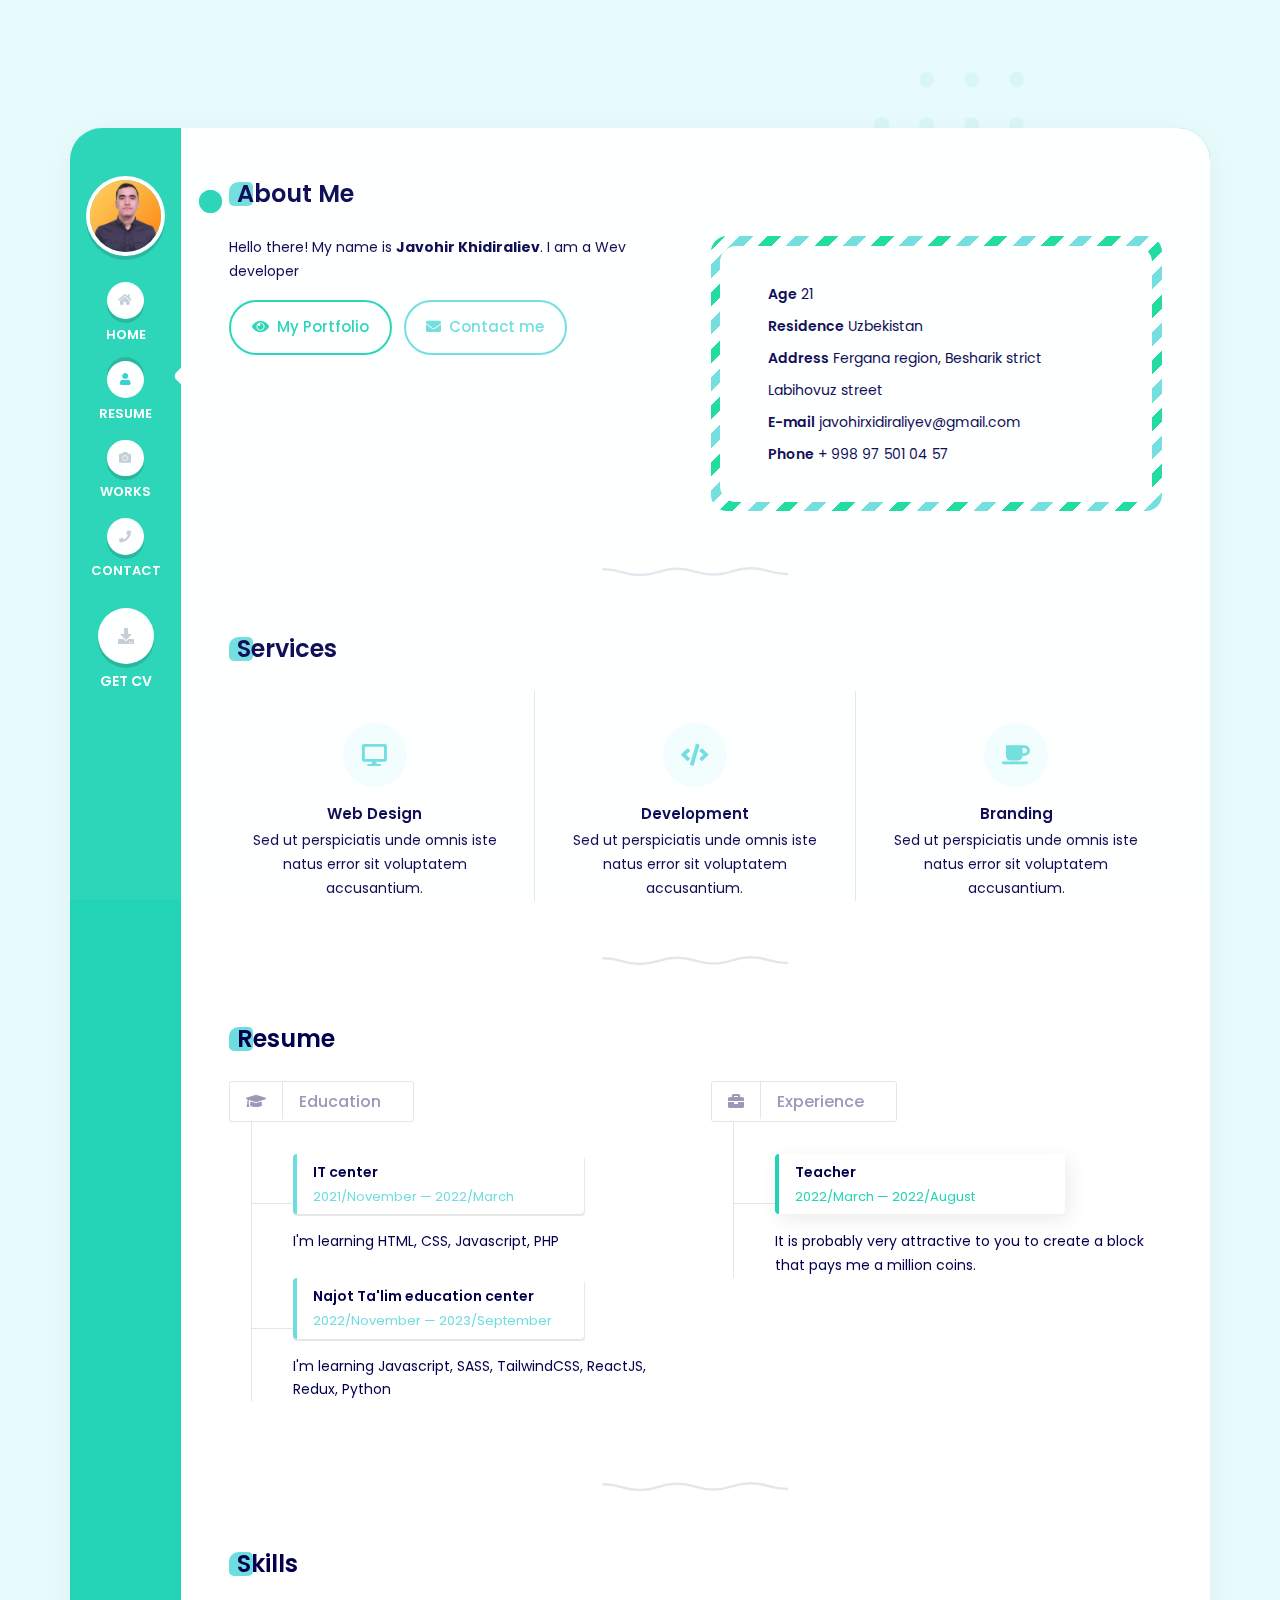
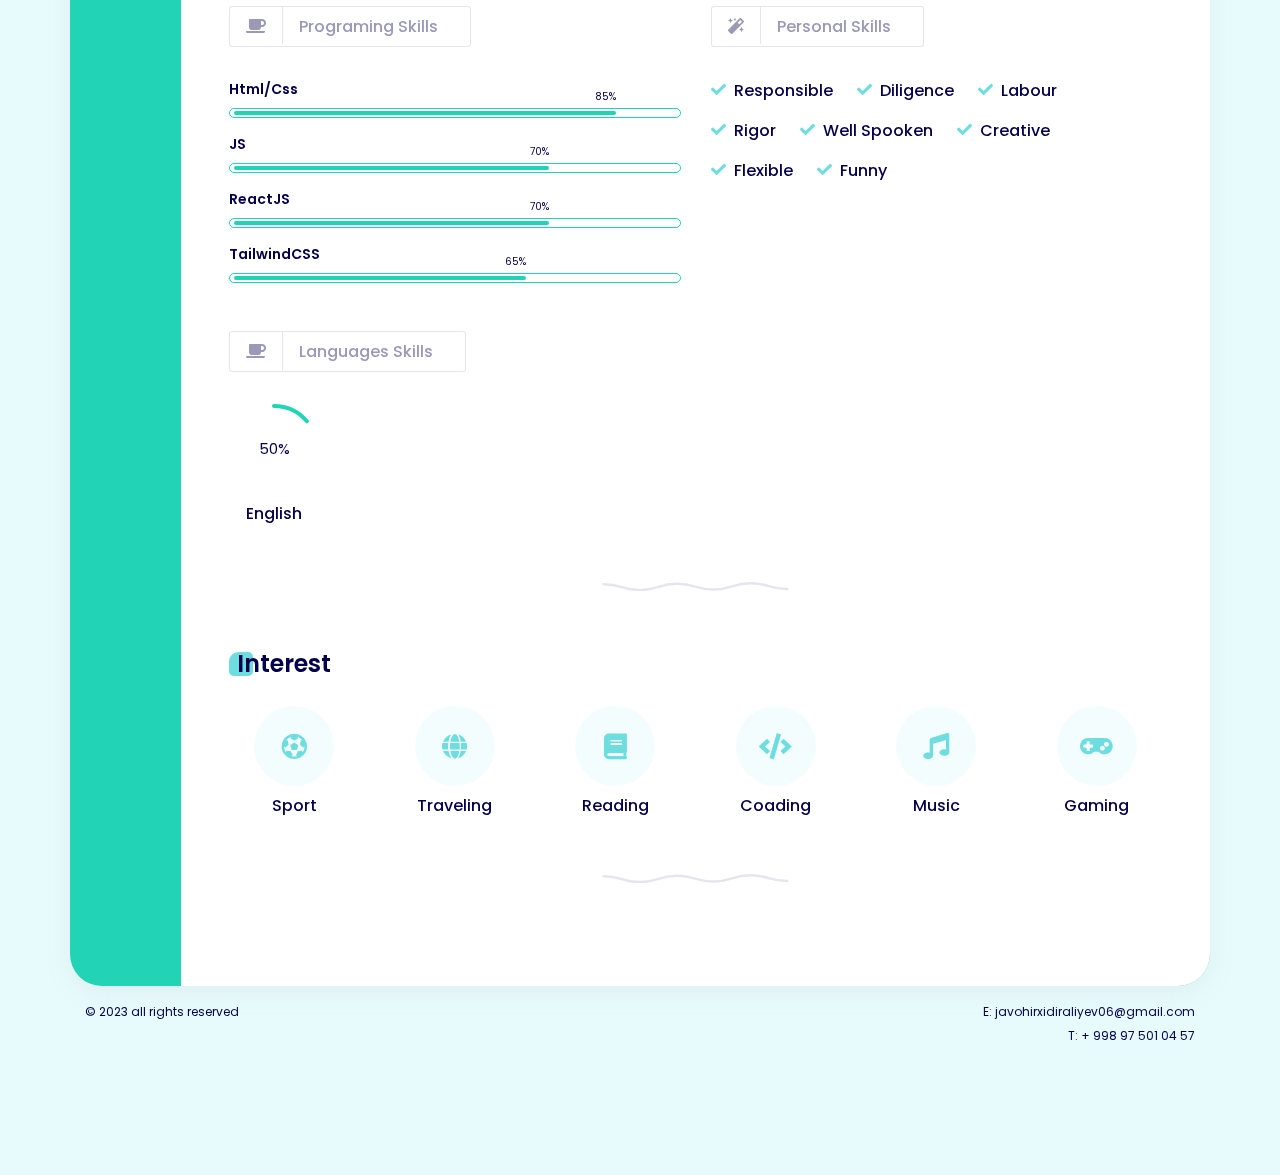
==== commit dd68d62d: "Update about.html" ====
--- a/about.html
+++ b/about.html
@@ -611,7 +611,7 @@
                <div class="row mt-2 justify-content-center ">
                   <div class="col-md-6">
                      <div class="text-left shadow-inner radius-2 ">
-                        <p class="font-size-12 mb-1 ">© 2022 all rights reserved</p>
+                        <p class="font-size-12 mb-1 ">© 2023 all rights reserved</p>
                         
                      </div>
                   </div>
--- a/css/main.css
+++ b/css/main.css
@@ -1,10 +1,4 @@
-/* 
-
-It's me - Premium Resume/ CV/ Vcard Html Template
-Copyright 2022  www.mutationmedia.net 
-Created by : mutationthemes  
-
-*/
+
 
 /* Table of Content ================================================== 
 
